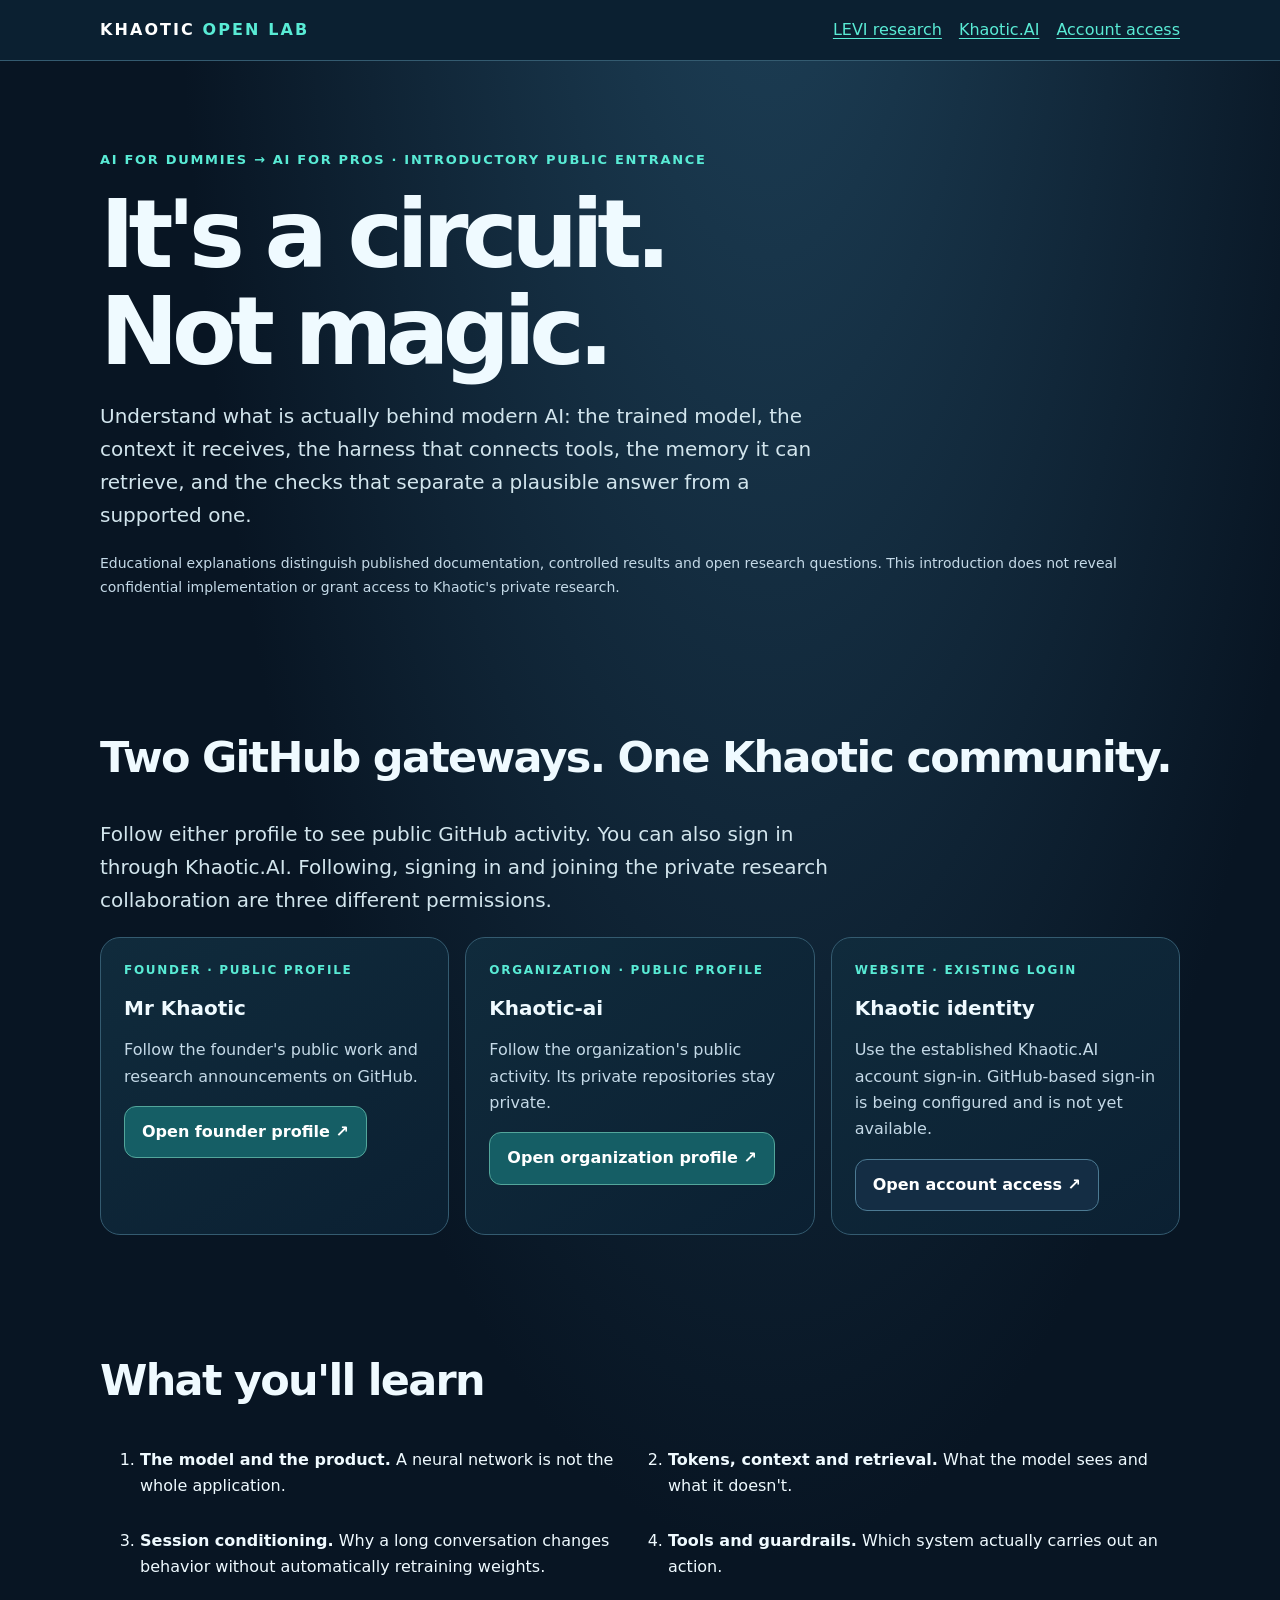
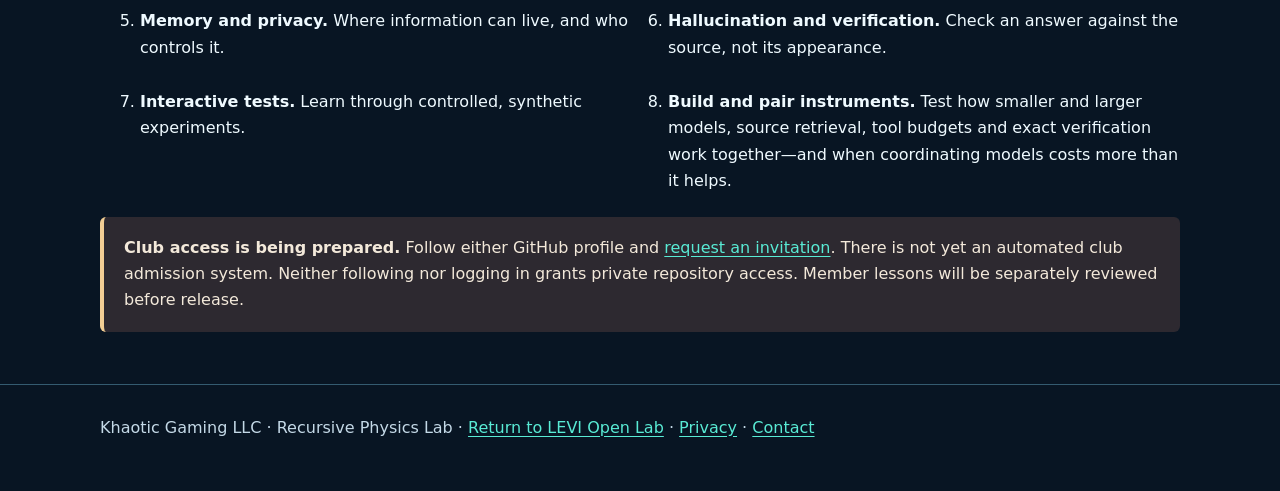
==== docs/ai-systems-circuit/index.html @ b3bf859e "site(ai-circuit): include model pairing, work budgets and limits in public lesson overview" ====
<!doctype html>
<html lang="en">
<head>
<meta charset="utf-8">
<meta name="viewport" content="width=device-width,initial-scale=1">
<meta name="theme-color" content="#081523">
<meta name="description" content="AI Systems Circuit: learn the machinery behind modern AI. Follow the Khaotic founder and organization, explore the curriculum, and sign in with your existing Khaotic account.">
<meta property="og:title" content="AI Systems Circuit | Khaotic Open Lab">
<meta property="og:description" content="A public introduction to models, context, tools, memory, reliability, privacy and the machinery behind the AI interface.">
<meta property="og:type" content="website">
<title>AI Systems Circuit — Khaotic Open Lab</title>
<style>
:root{color-scheme:dark;--bg:#081523;--card:#102b3c;--light:#effaff;--secondary:#c4d9e7;--line:#345b70;--aqua:#59ebd5;--gold:#f2ce94}
*{box-sizing:border-box}
body{margin:0;background:radial-gradient(ellipse at 60% -15%,#1f435b,var(--bg) 55%);color:var(--light);font:16px/1.65 system-ui,-apple-system,BlinkMacSystemFont,"Segoe UI",sans-serif}
a{color:var(--aqua);text-underline-offset:3px}
a:focus-visible,summary:focus-visible{outline:3px solid var(--gold);outline-offset:4px}
.wrap{width:min(1080px,calc(100% - 38px));margin:auto}
.skip{position:absolute;top:-100px;left:12px;background:#fff;color:#000;padding:12px}.skip:focus{top:12px}
header{border-bottom:1px solid var(--line);background:#0b2031}
.top{display:flex;align-items:center;justify-content:space-between;gap:15px;flex-wrap:wrap;padding:17px 0}
.brand{color:#fff;font-weight:900;letter-spacing:.13em;text-decoration:none}.brand b{color:var(--aqua)}
nav{display:flex;flex-wrap:wrap;gap:17px}
.hero{padding:75px 0 52px}
.eyebrow{color:var(--aqua);font-size:13px;font-weight:850;letter-spacing:.13em;text-transform:uppercase}
h1{font-size:clamp(44px,8vw,94px);letter-spacing:-.07em;line-height:1.03;margin:16px 0}
h2{font-size:clamp(26px,4vw,43px);line-height:1.17;letter-spacing:-.04em}
h3{margin:0;font-size:20px}
.lead{font-size:20px;line-height:1.65;color:#d2e5ed;max-width:750px}
section{padding:32px 0 52px}
.grid{display:grid;grid-template-columns:repeat(3,minmax(0,1fr));gap:16px}
.card{border:1px solid var(--line);background:linear-gradient(145deg,var(--card),#0b2032);padding:23px;border-radius:20px}
.card p{color:var(--secondary);margin:12px 0 0}
.tag{display:block;color:var(--aqua);font-size:12px;font-weight:900;letter-spacing:.14em;margin-bottom:11px}
.btn{display:inline-block;border:1px solid #53a69b;border-radius:12px;padding:12px 17px;text-decoration:none;background:#155e65;color:#fff;font-weight:850;margin-top:16px}
.btn:hover{background:#1c7d83}
.btn.secondary{background:#142d44;border-color:#4c7a93}
.small{color:var(--secondary);font-size:14px}
.levels{display:grid;grid-template-columns:repeat(2,minmax(0,1fr));gap:16px}
.levels li{margin:6px 0}
.notice{border-left:4px solid var(--gold);padding:18px 20px;background:#2d2930;border-radius:6px;color:#f3e9da}
footer{padding:30px 0 50px;border-top:1px solid var(--line);color:var(--secondary)}
@media(max-width:740px){.grid,.levels{grid-template-columns:1fr}.hero{padding:48px 0 20px}}
@media(prefers-reduced-motion:reduce){*,*:before,*:after{scroll-behavior:auto!important;animation:none!important;transition:none!important}}
</style>
</head>
<body>
<a href="#main" class="skip">Skip to main content</a>
<header><div class="wrap top"><a class="brand" href="../">KHAOTIC <b>OPEN LAB</b></a>
<nav aria-label="Site links"><a href="../">LEVI research</a><a href="https://khaotic.ai/">Khaotic.AI</a><a href="https://khaotic.ai/login/">Account access</a></nav></div></header>
<main id="main">
<section class="hero"><div class="wrap">
<p class="eyebrow">AI for Dummies → AI for Pros · Introductory public entrance</p>
<h1>It's a circuit.<br>Not magic.</h1>
<p class="lead">Understand what is actually behind modern AI: the trained model, the context it receives, the harness that connects tools, the memory it can retrieve, and the checks that separate a plausible answer from a supported one.</p>
<p class="small">Educational explanations distinguish published documentation, controlled results and open research questions. This introduction does not reveal confidential implementation or grant access to Khaotic's private research.</p>
</div></section>
<section aria-labelledby="gateways"><div class="wrap">
<h2 id="gateways">Two GitHub gateways. One Khaotic community.</h2>
<p class="lead">Follow either profile to see public GitHub activity. You can also sign in through Khaotic.AI. Following, signing in and joining the private research collaboration are three different permissions.</p>
<div class="grid">
<article class="card"><span class="tag">FOUNDER · PUBLIC PROFILE</span><h3>Mr Khaotic</h3>
<p>Follow the founder's public work and research announcements on GitHub.</p>
<a class="btn" href="https://github.com/K-haotic">Open founder profile ↗</a>
</article>
<article class="card"><span class="tag">ORGANIZATION · PUBLIC PROFILE</span><h3>Khaotic-ai</h3>
<p>Follow the organization's public activity. Its private repositories stay private.</p>
<a class="btn" href="https://github.com/Khaotic-ai">Open organization profile ↗</a>
</article>
<article class="card"><span class="tag">WEBSITE · EXISTING LOGIN</span><h3>Khaotic identity</h3>
<p>Use the established Khaotic.AI account sign-in. GitHub-based sign-in is being configured and is not yet available.</p>
<a class="btn secondary" href="https://khaotic.ai/login/">Open account access ↗</a>
</article>
</div>
</div></section>
<section aria-labelledby="lessons"><div class="wrap">
<h2 id="lessons">What you'll learn</h2>
<ol class="levels">
<li><strong>The model and the product.</strong> A neural network is not the whole application.</li>
<li><strong>Tokens, context and retrieval.</strong> What the model sees and what it doesn't.</li>
<li><strong>Session conditioning.</strong> Why a long conversation changes behavior without automatically retraining weights.</li>
<li><strong>Tools and guardrails.</strong> Which system actually carries out an action.</li>
<li><strong>Memory and privacy.</strong> Where information can live, and who controls it.</li>
<li><strong>Hallucination and verification.</strong> Check an answer against the source, not its appearance.</li>
<li><strong>Interactive tests.</strong> Learn through controlled, synthetic experiments.</li>
<li><strong>Build and pair instruments.</strong> Test how smaller and larger models, source retrieval, tool budgets and exact verification work together—and when coordinating models costs more than it helps.</li>
</ol>
<div class="notice"><strong>Club access is being prepared.</strong> Follow either GitHub profile and <a href="mailto:admin@khaotic.ai?subject=AI%20Systems%20Circuit%20Club%20Invitation">request an invitation</a>. There is not yet an automated club admission system. Neither following nor logging in grants private repository access. Member lessons will be separately reviewed before release.</div>
</div></section>
</main>
<footer><div class="wrap">Khaotic Gaming LLC · Recursive Physics Lab · <a href="../">Return to LEVI Open Lab</a> · <a href="https://khaotic.ai/privacy">Privacy</a> · <a href="mailto:admin@khaotic.ai?subject=AI%20Systems%20Circuit">Contact</a></div></footer>
</body></html>
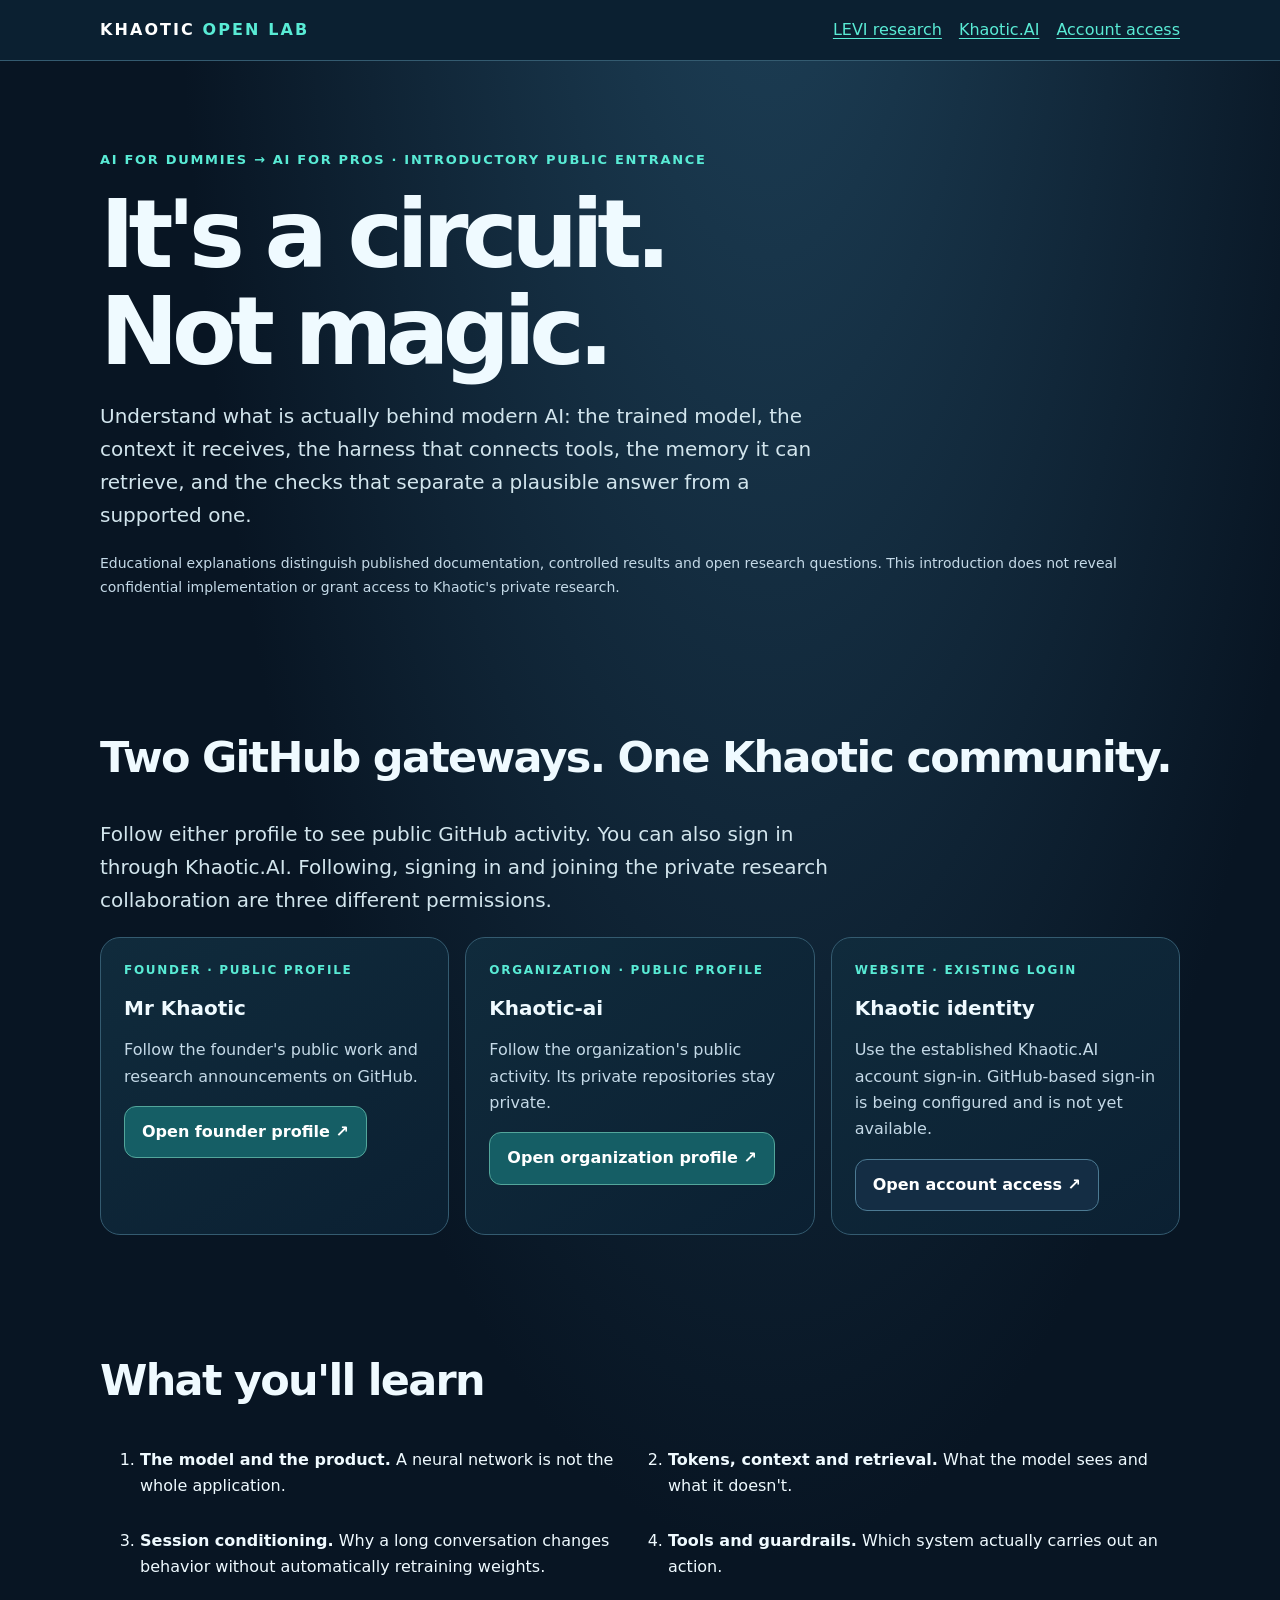
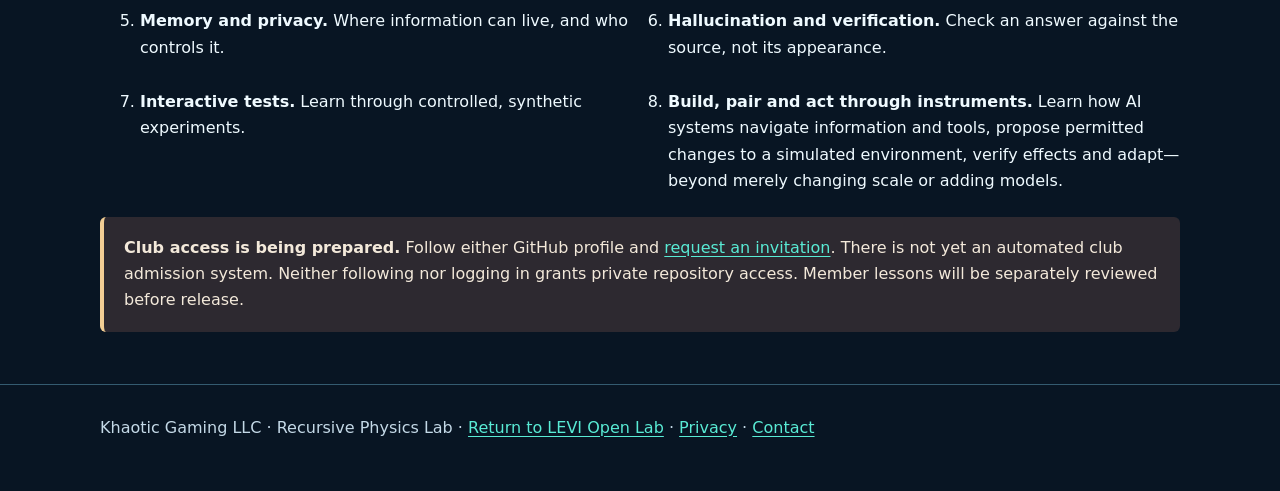
==== commit 11e2ef0c: "site(ai-circuit): frame lesson eight as navigation and permitted environment intervention, not scali" ====
--- a/docs/ai-systems-circuit/index.html
+++ b/docs/ai-systems-circuit/index.html
@@ -83,7 +83,7 @@
 <li><strong>Memory and privacy.</strong> Where information can live, and who controls it.</li>
 <li><strong>Hallucination and verification.</strong> Check an answer against the source, not its appearance.</li>
 <li><strong>Interactive tests.</strong> Learn through controlled, synthetic experiments.</li>
-<li><strong>Build and pair instruments.</strong> Test how smaller and larger models, source retrieval, tool budgets and exact verification work together—and when coordinating models costs more than it helps.</li>
+<li><strong>Build, pair and act through instruments.</strong> Learn how AI systems navigate information and tools, propose permitted changes to a simulated environment, verify effects and adapt—beyond merely changing scale or adding models.</li>
 </ol>
 <div class="notice"><strong>Club access is being prepared.</strong> Follow either GitHub profile and <a href="mailto:admin@khaotic.ai?subject=AI%20Systems%20Circuit%20Club%20Invitation">request an invitation</a>. There is not yet an automated club admission system. Neither following nor logging in grants private repository access. Member lessons will be separately reviewed before release.</div>
 </div></section>
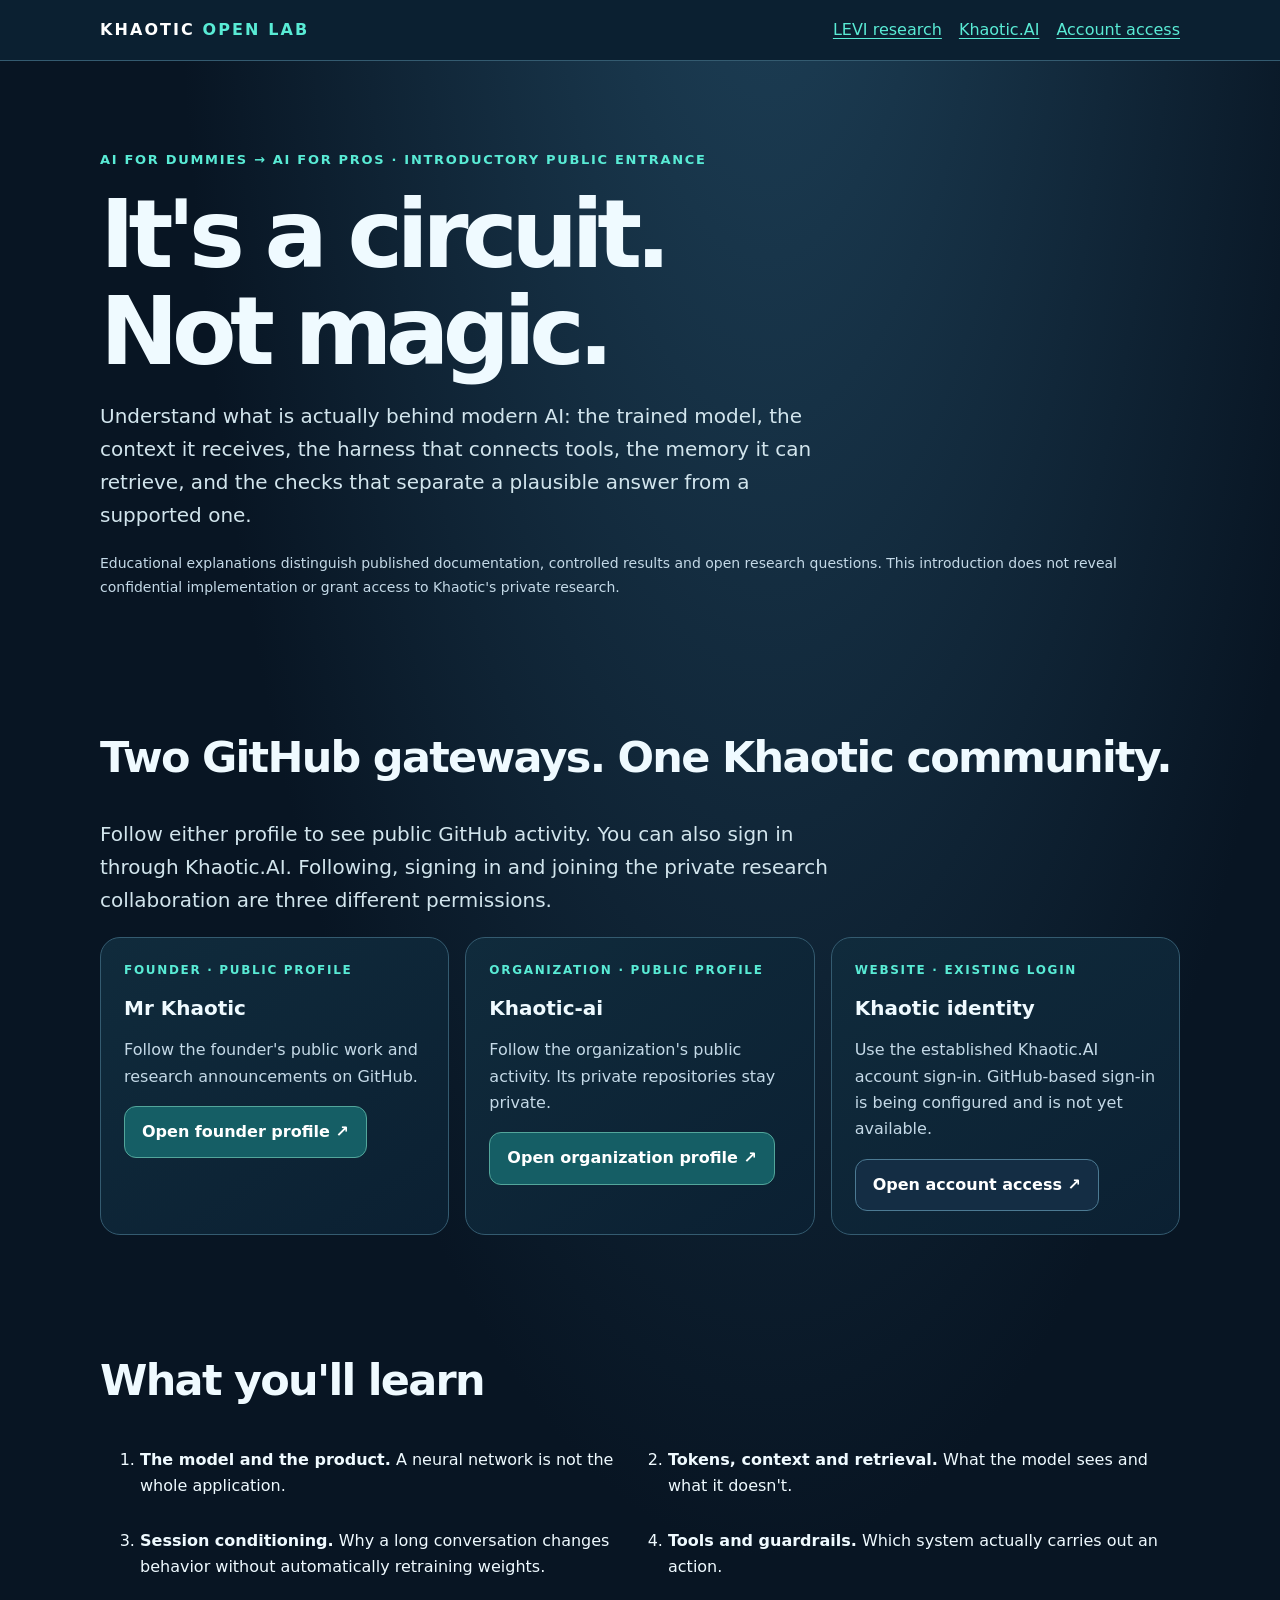
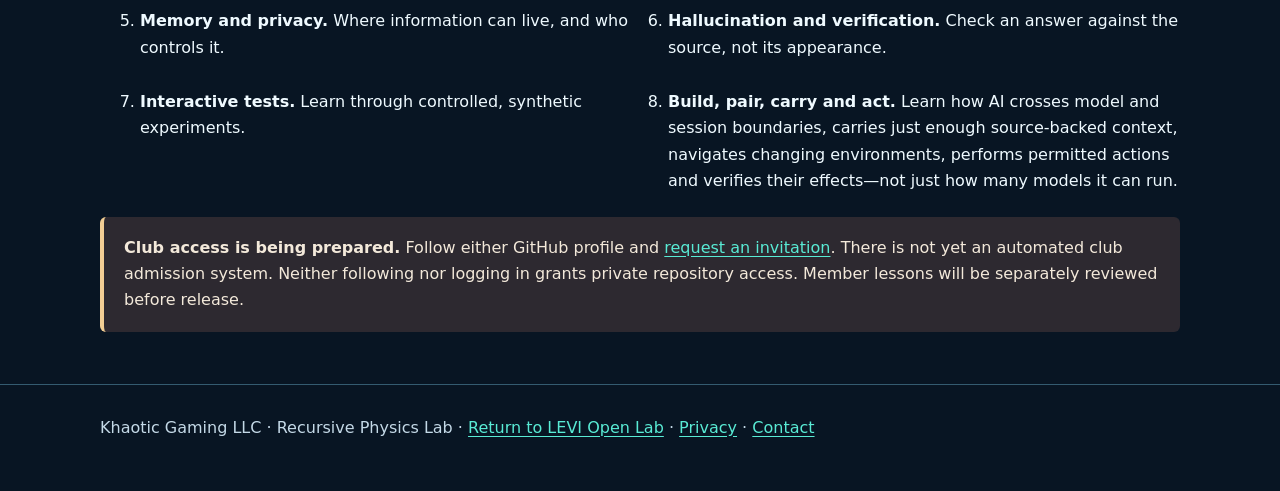
==== commit 24f06e33: "site(ai-circuit): include safe boundary-crossing context carriage in public lesson intro" ====
--- a/docs/ai-systems-circuit/index.html
+++ b/docs/ai-systems-circuit/index.html
@@ -83,7 +83,7 @@
 <li><strong>Memory and privacy.</strong> Where information can live, and who controls it.</li>
 <li><strong>Hallucination and verification.</strong> Check an answer against the source, not its appearance.</li>
 <li><strong>Interactive tests.</strong> Learn through controlled, synthetic experiments.</li>
-<li><strong>Build, pair and act through instruments.</strong> Learn how AI systems navigate information and tools, propose permitted changes to a simulated environment, verify effects and adapt—beyond merely changing scale or adding models.</li>
+<li><strong>Build, pair, carry and act.</strong> Learn how AI crosses model and session boundaries, carries just enough source-backed context, navigates changing environments, performs permitted actions and verifies their effects—not just how many models it can run.</li>
 </ol>
 <div class="notice"><strong>Club access is being prepared.</strong> Follow either GitHub profile and <a href="mailto:admin@khaotic.ai?subject=AI%20Systems%20Circuit%20Club%20Invitation">request an invitation</a>. There is not yet an automated club admission system. Neither following nor logging in grants private repository access. Member lessons will be separately reviewed before release.</div>
 </div></section>
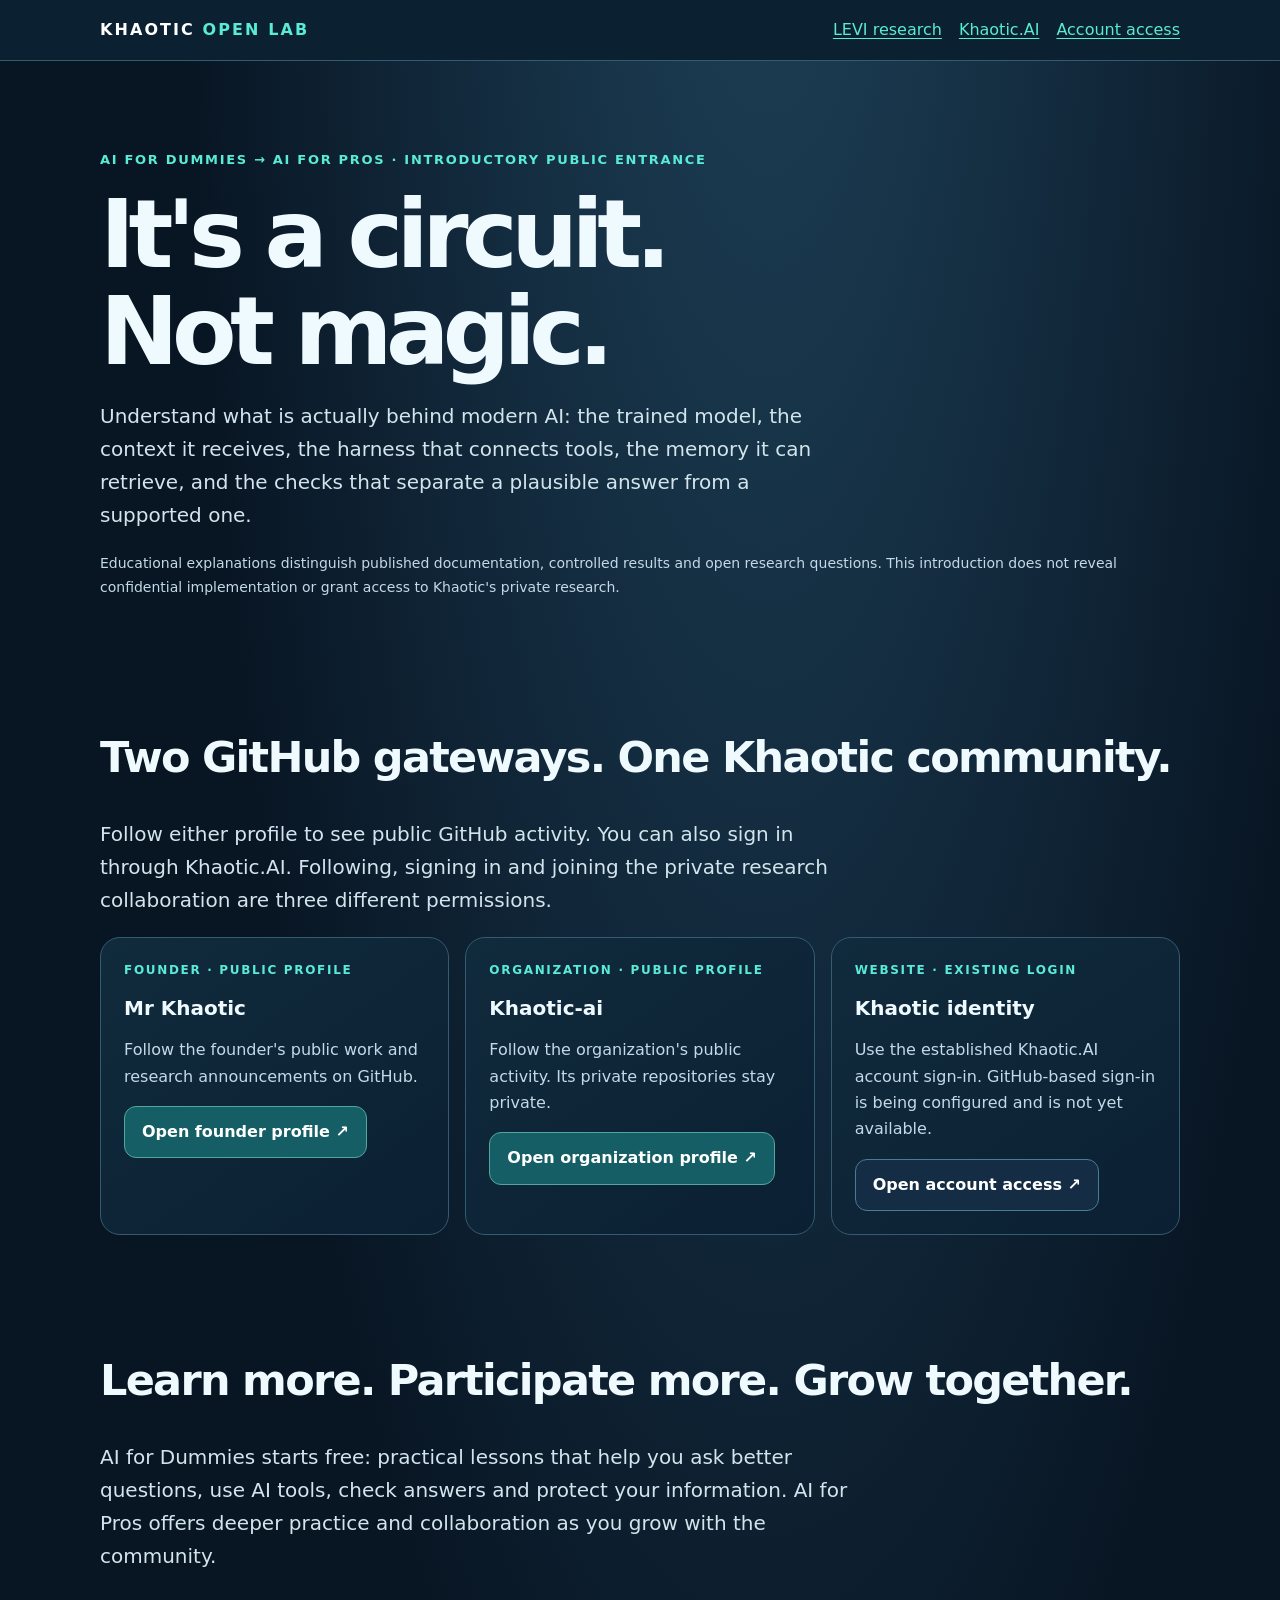
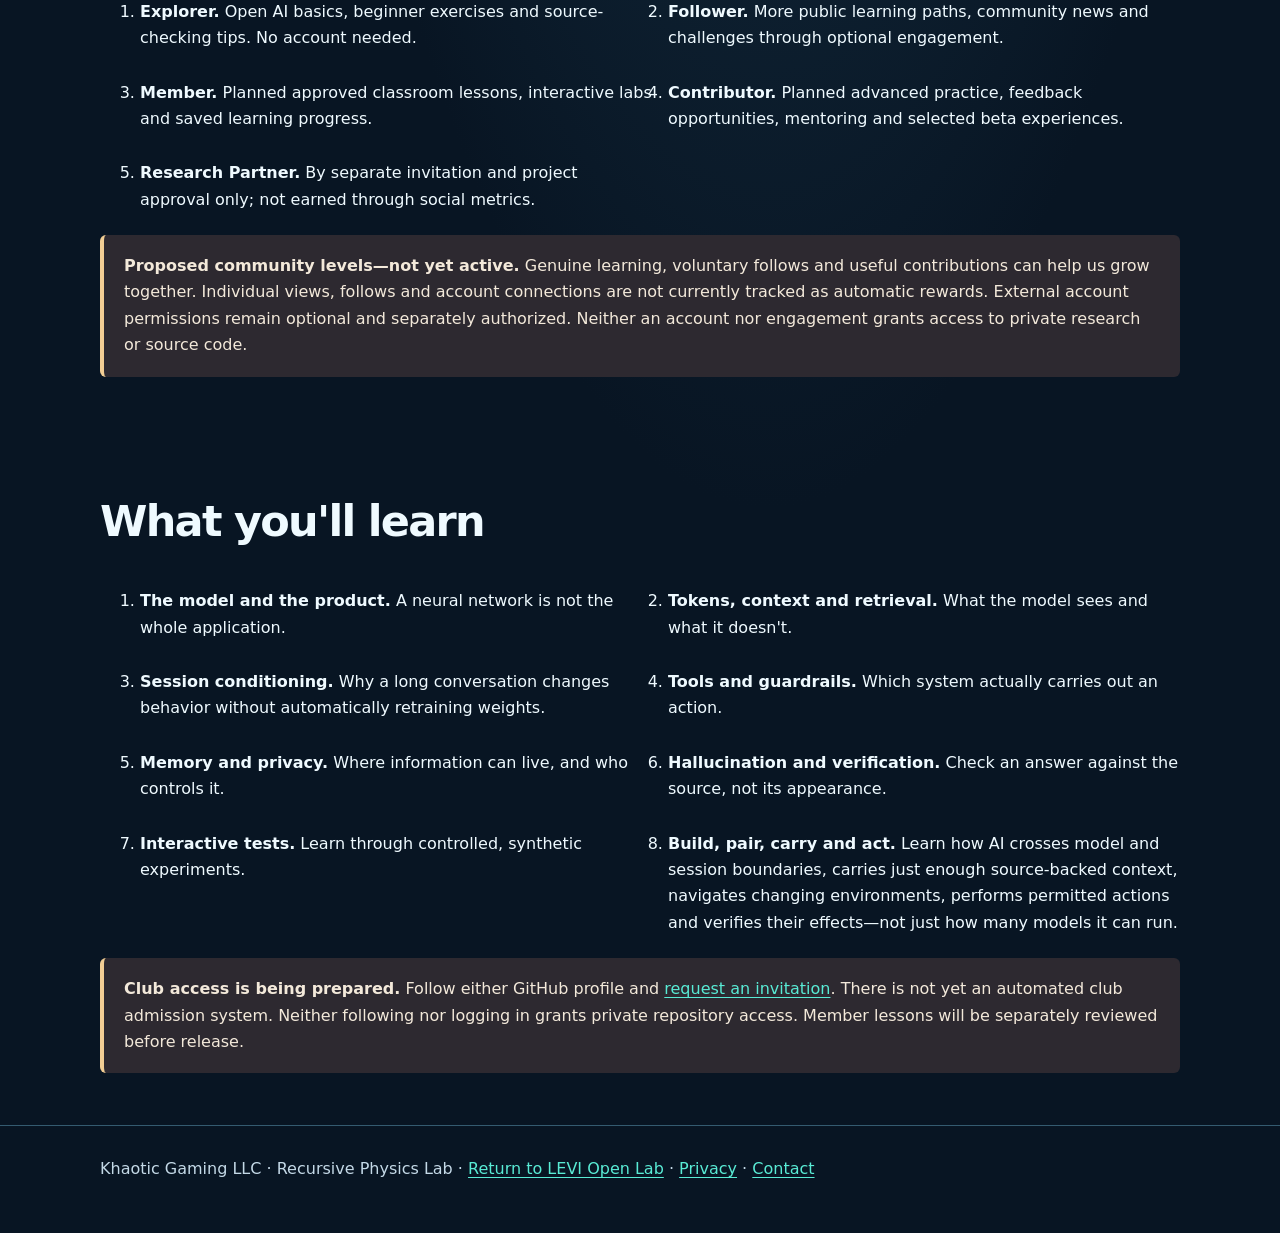
==== commit 4cb87618: "site(ai-club): preview reciprocal AI for Dummies to Pros learning levels without implying live entit" ====
--- a/docs/ai-systems-circuit/index.html
+++ b/docs/ai-systems-circuit/index.html
@@ -73,6 +73,18 @@
 </article>
 </div>
 </div></section>
+<section aria-labelledby="participation"><div class="wrap">
+<h2 id="participation">Learn more. Participate more. Grow together.</h2>
+<p class="lead">AI for Dummies starts free: practical lessons that help you ask better questions, use AI tools, check answers and protect your information. AI for Pros offers deeper practice and collaboration as you grow with the community.</p>
+<ol class="levels">
+<li><strong>Explorer.</strong> Open AI basics, beginner exercises and source-checking tips. No account needed.</li>
+<li><strong>Follower.</strong> More public learning paths, community news and challenges through optional engagement.</li>
+<li><strong>Member.</strong> Planned approved classroom lessons, interactive labs and saved learning progress.</li>
+<li><strong>Contributor.</strong> Planned advanced practice, feedback opportunities, mentoring and selected beta experiences.</li>
+<li><strong>Research Partner.</strong> By separate invitation and project approval only; not earned through social metrics.</li>
+</ol>
+<div class="notice"><strong>Proposed community levels—not yet active.</strong> Genuine learning, voluntary follows and useful contributions can help us grow together. Individual views, follows and account connections are not currently tracked as automatic rewards. External account permissions remain optional and separately authorized. Neither an account nor engagement grants access to private research or source code.</div>
+</div></section>
 <section aria-labelledby="lessons"><div class="wrap">
 <h2 id="lessons">What you'll learn</h2>
 <ol class="levels">
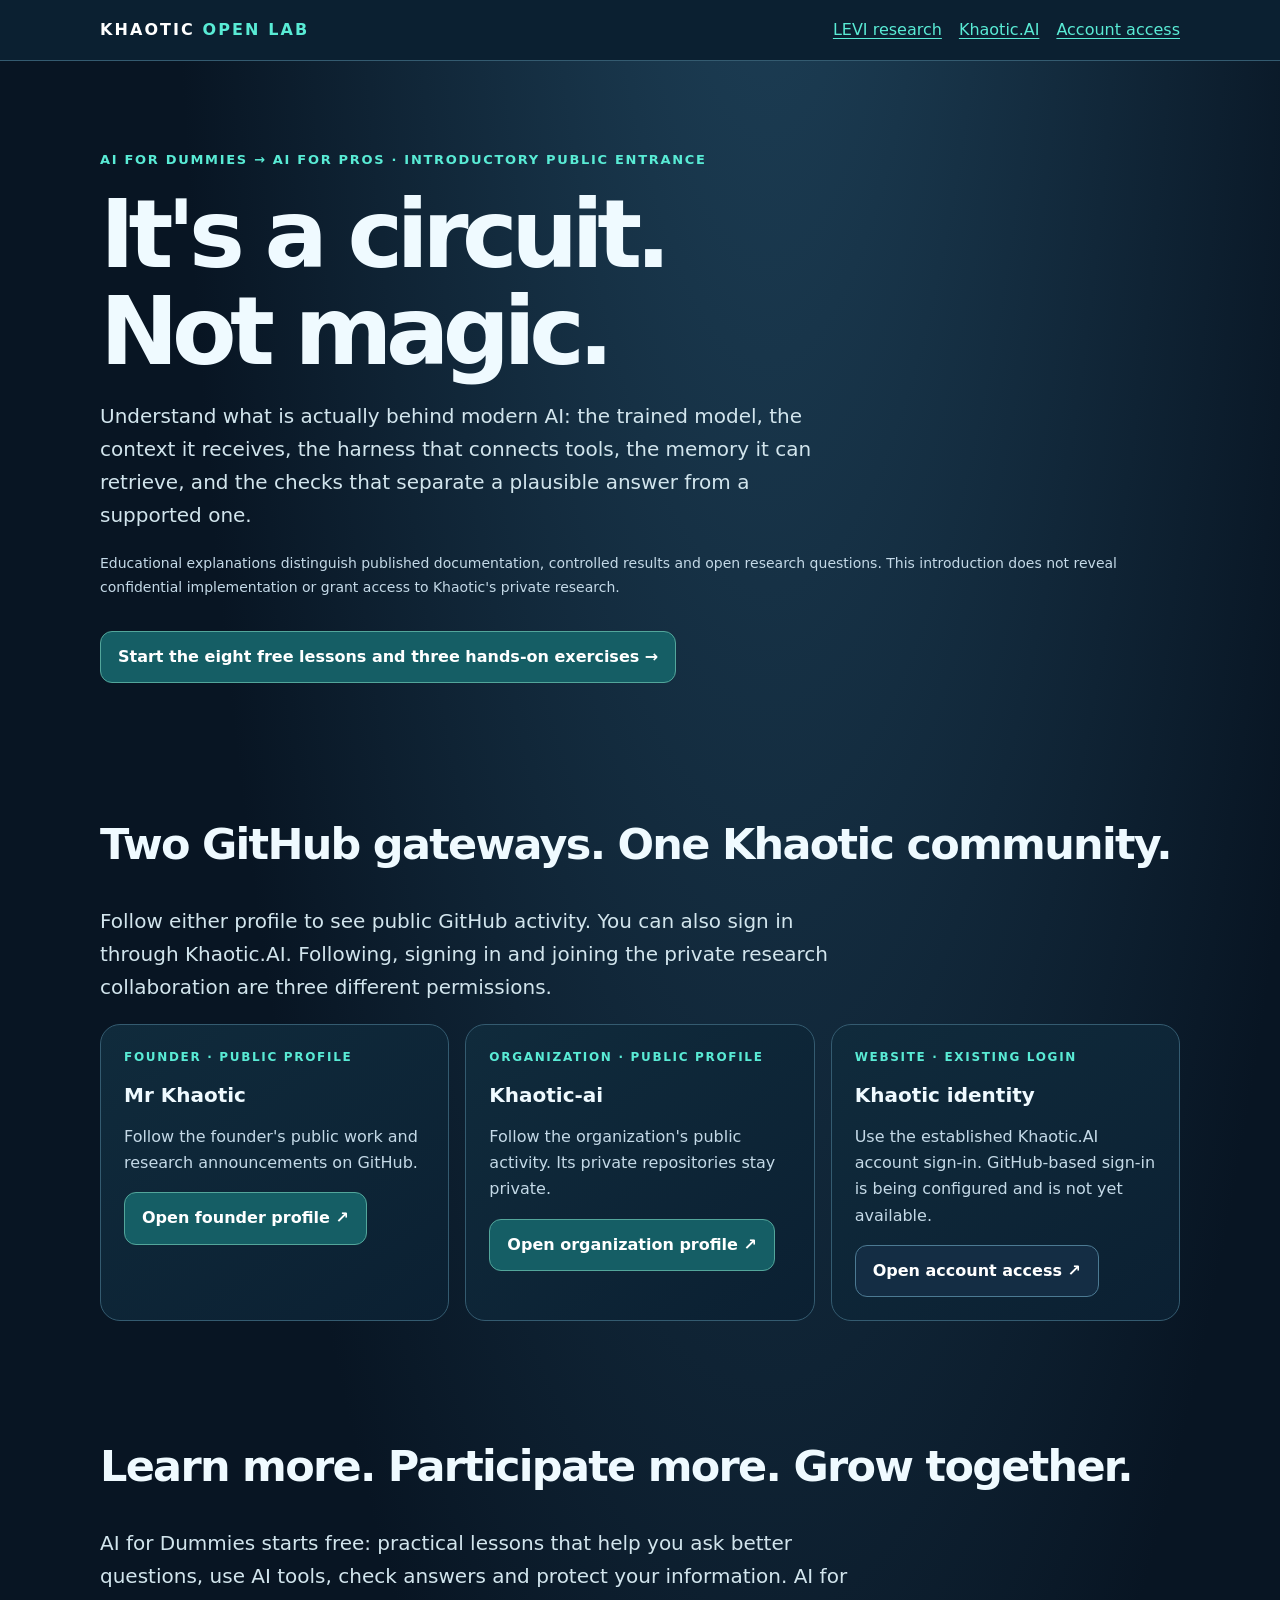
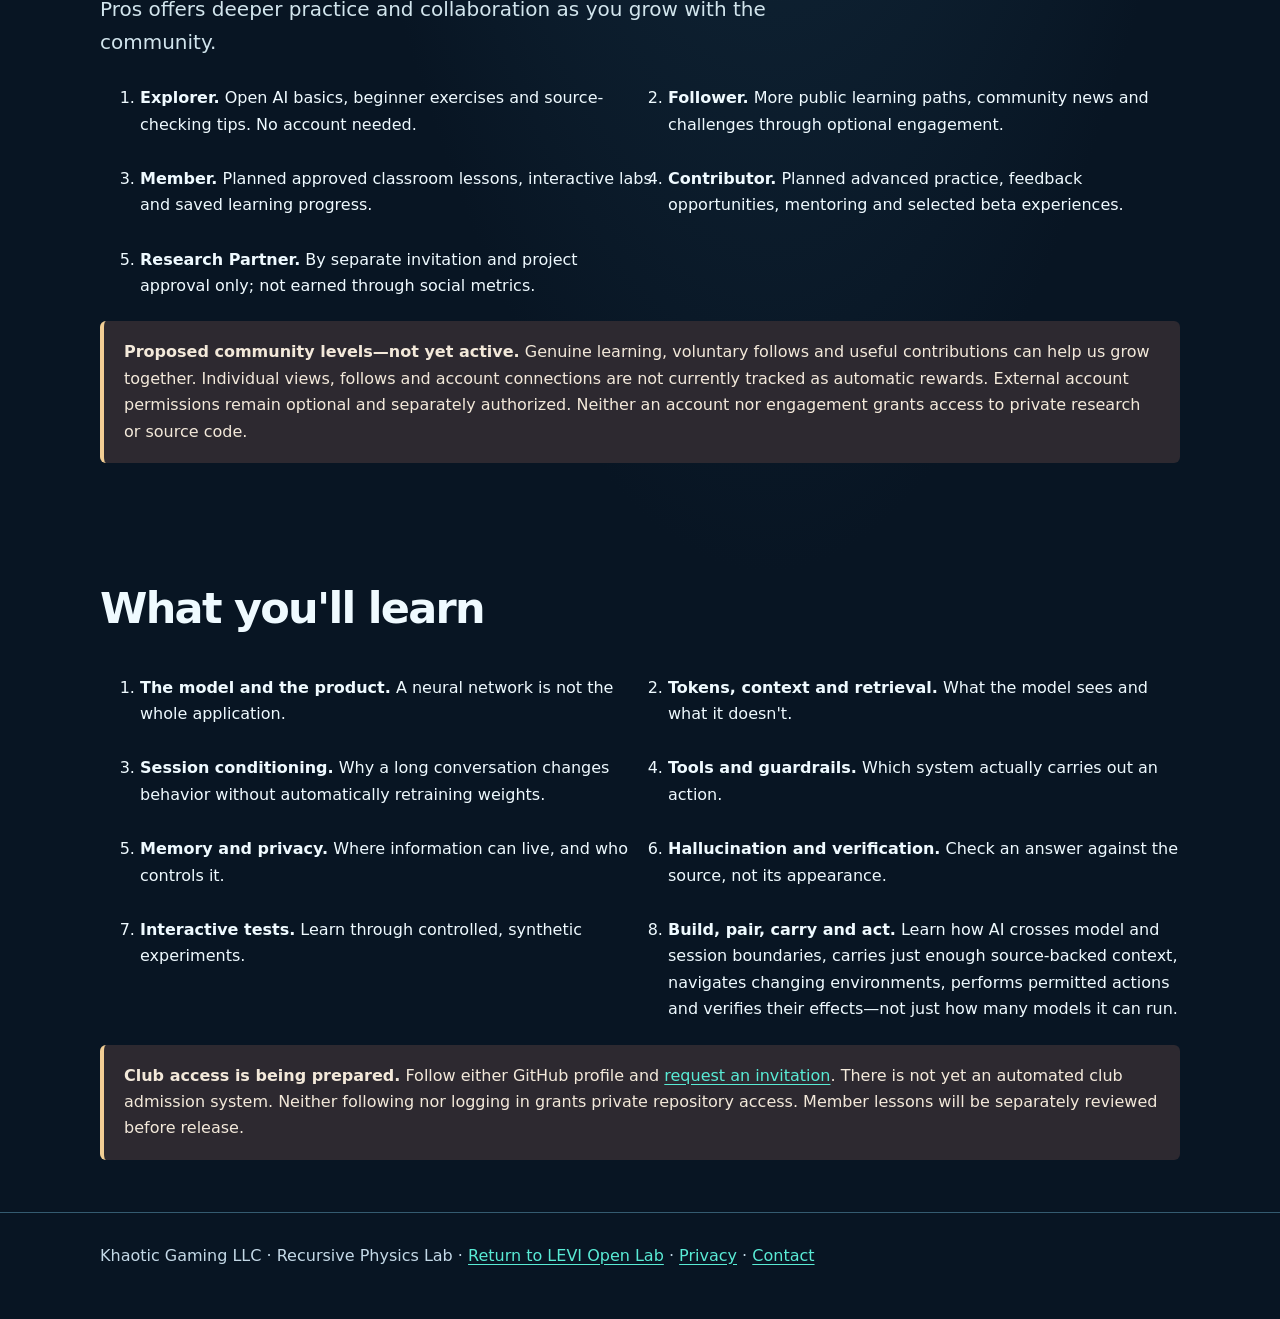
==== commit 092bdbf7: "site(ai-club): link open Level 0 AI lessons directly from the front door" ====
--- a/docs/ai-systems-circuit/index.html
+++ b/docs/ai-systems-circuit/index.html
@@ -54,6 +54,8 @@
 <h1>It's a circuit.<br>Not magic.</h1>
 <p class="lead">Understand what is actually behind modern AI: the trained model, the context it receives, the harness that connects tools, the memory it can retrieve, and the checks that separate a plausible answer from a supported one.</p>
 <p class="small">Educational explanations distinguish published documentation, controlled results and open research questions. This introduction does not reveal confidential implementation or grant access to Khaotic's private research.</p>
+<p><a class="btn" href="./learn/">Start the eight free lessons and three hands-on exercises →</a></p>
+
 </div></section>
 <section aria-labelledby="gateways"><div class="wrap">
 <h2 id="gateways">Two GitHub gateways. One Khaotic community.</h2>
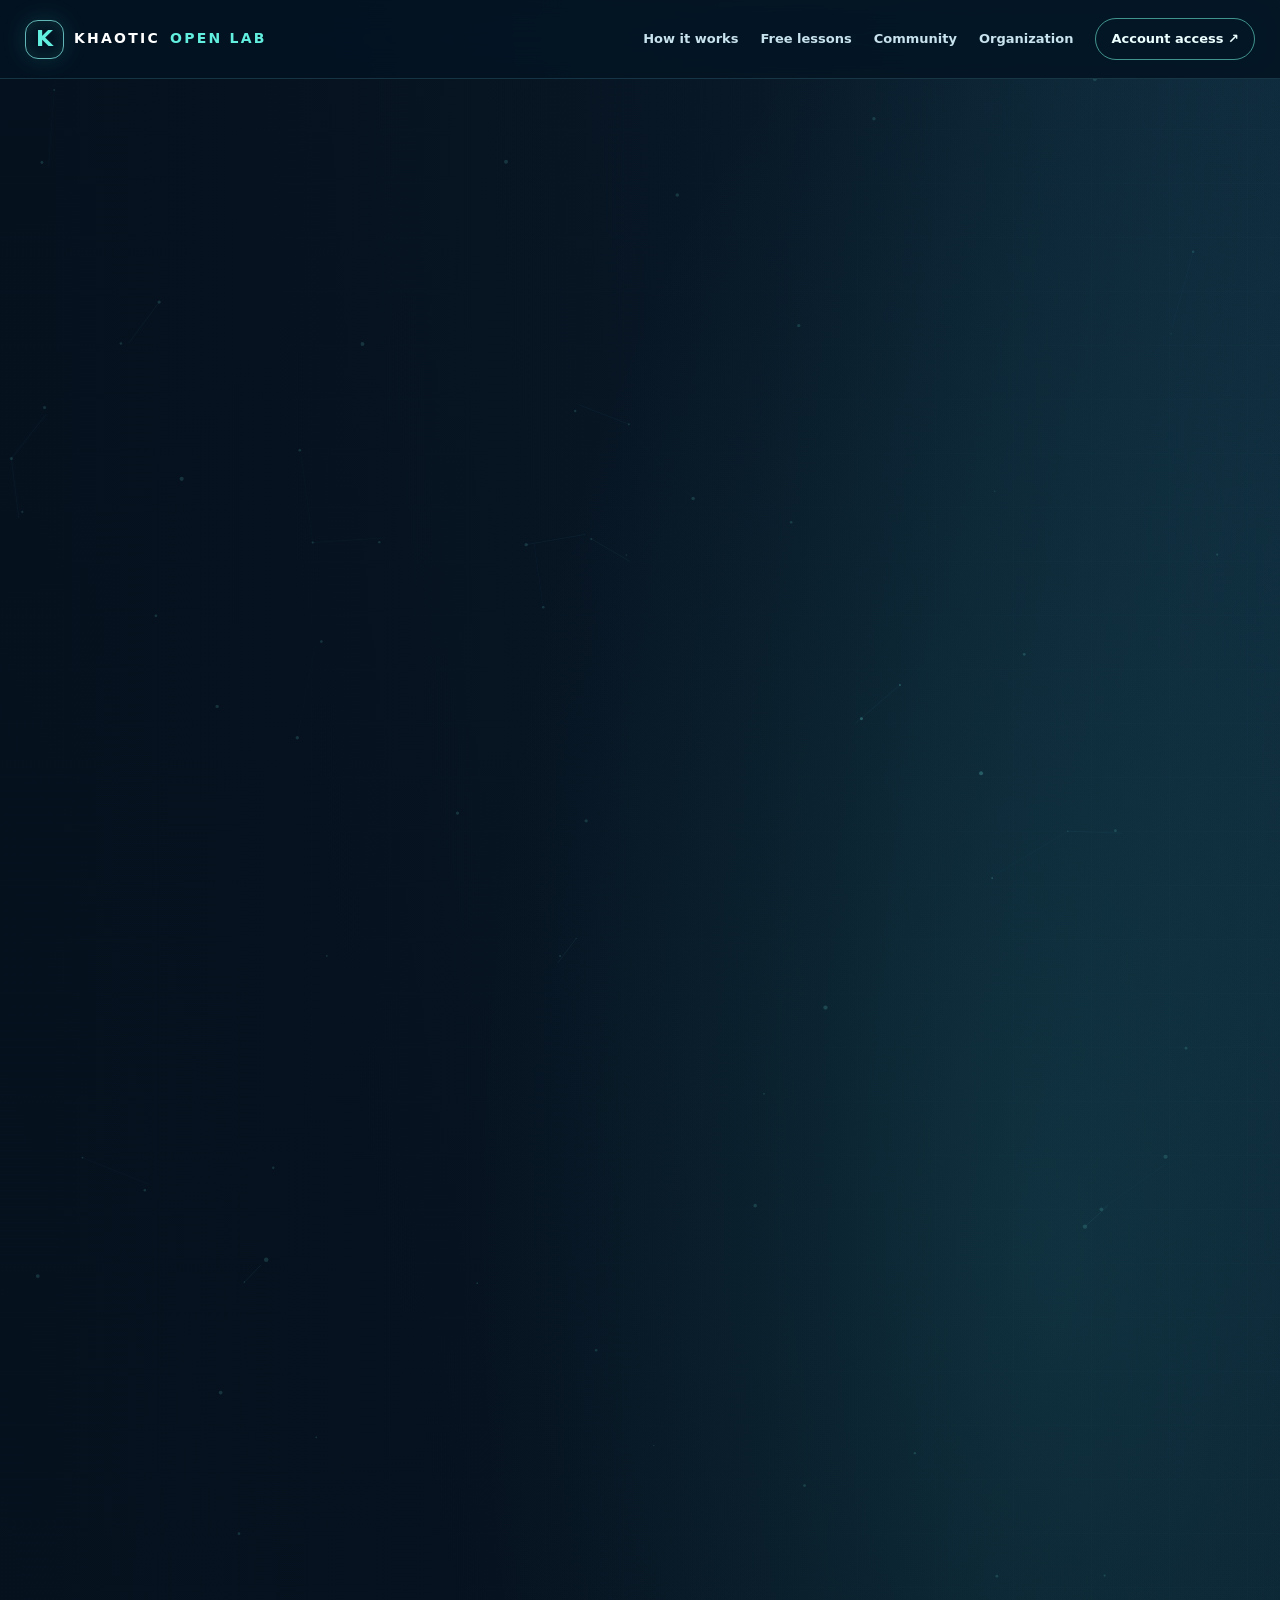
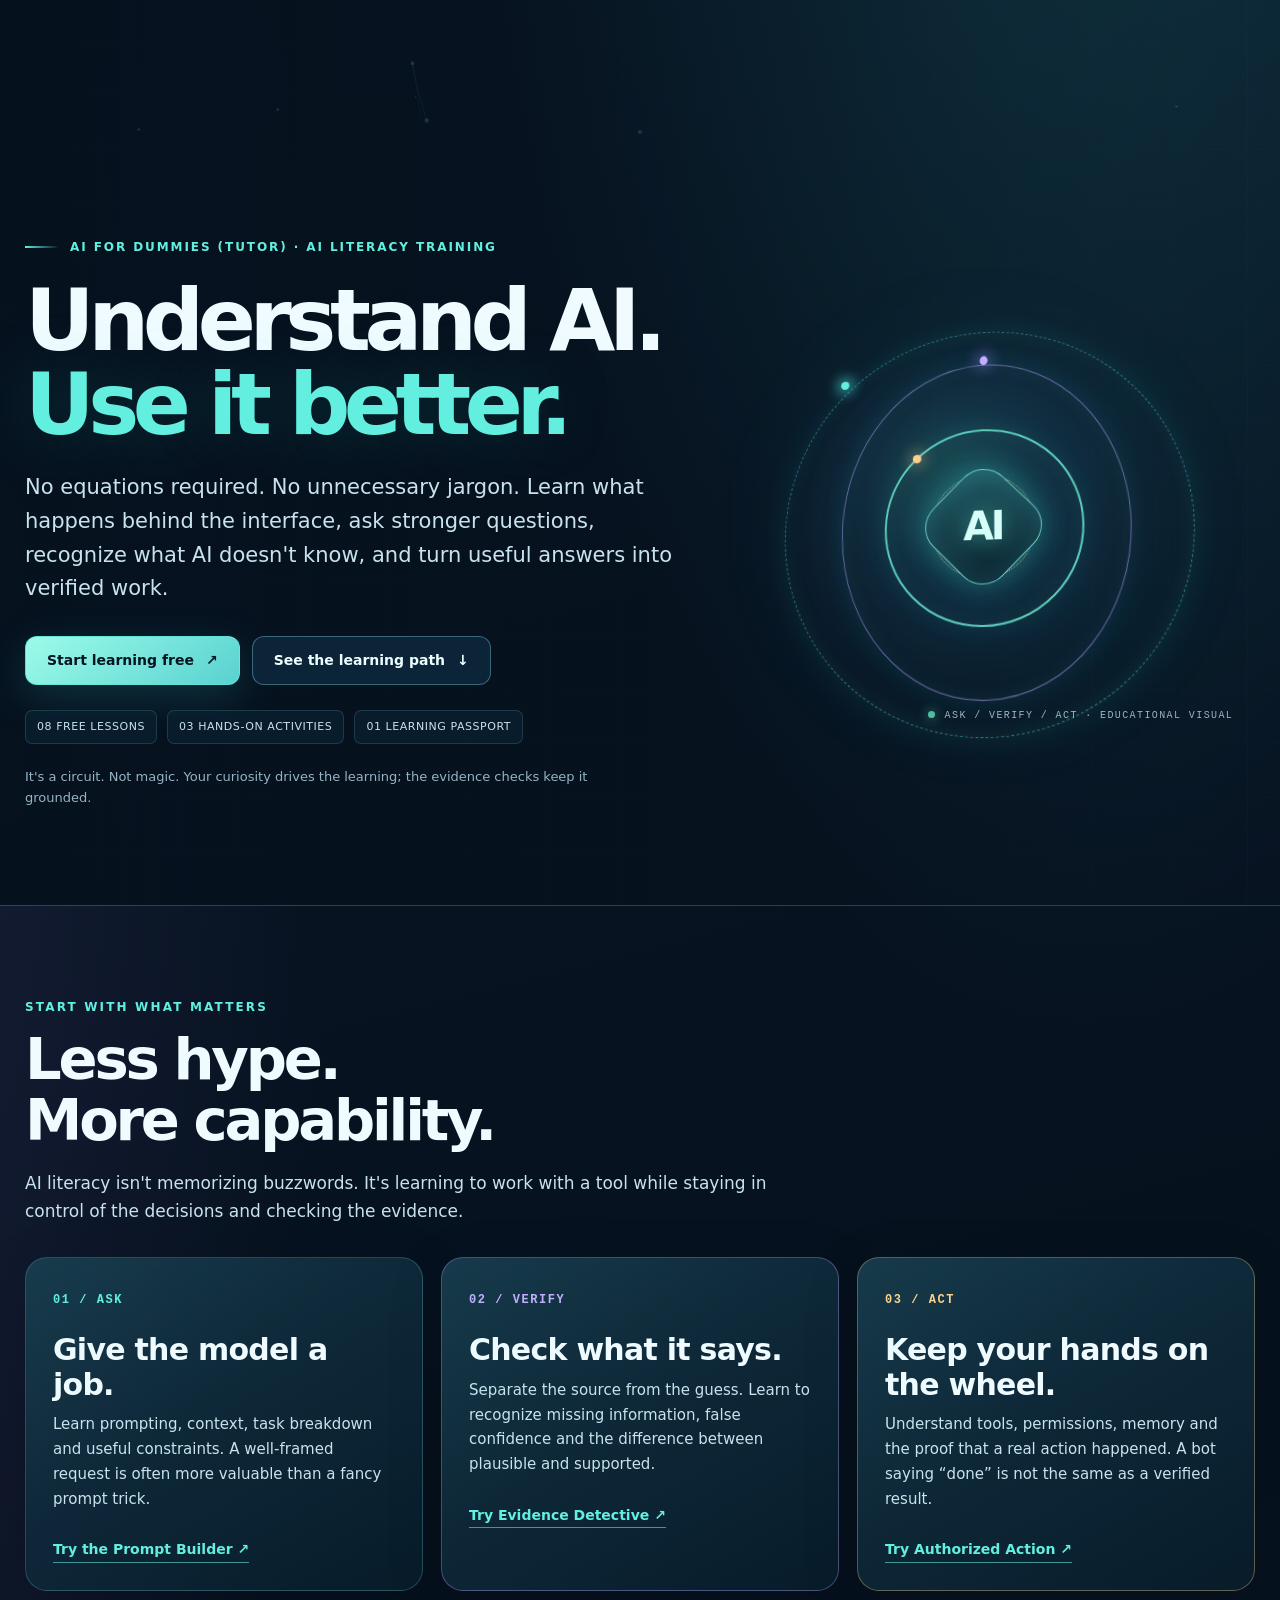
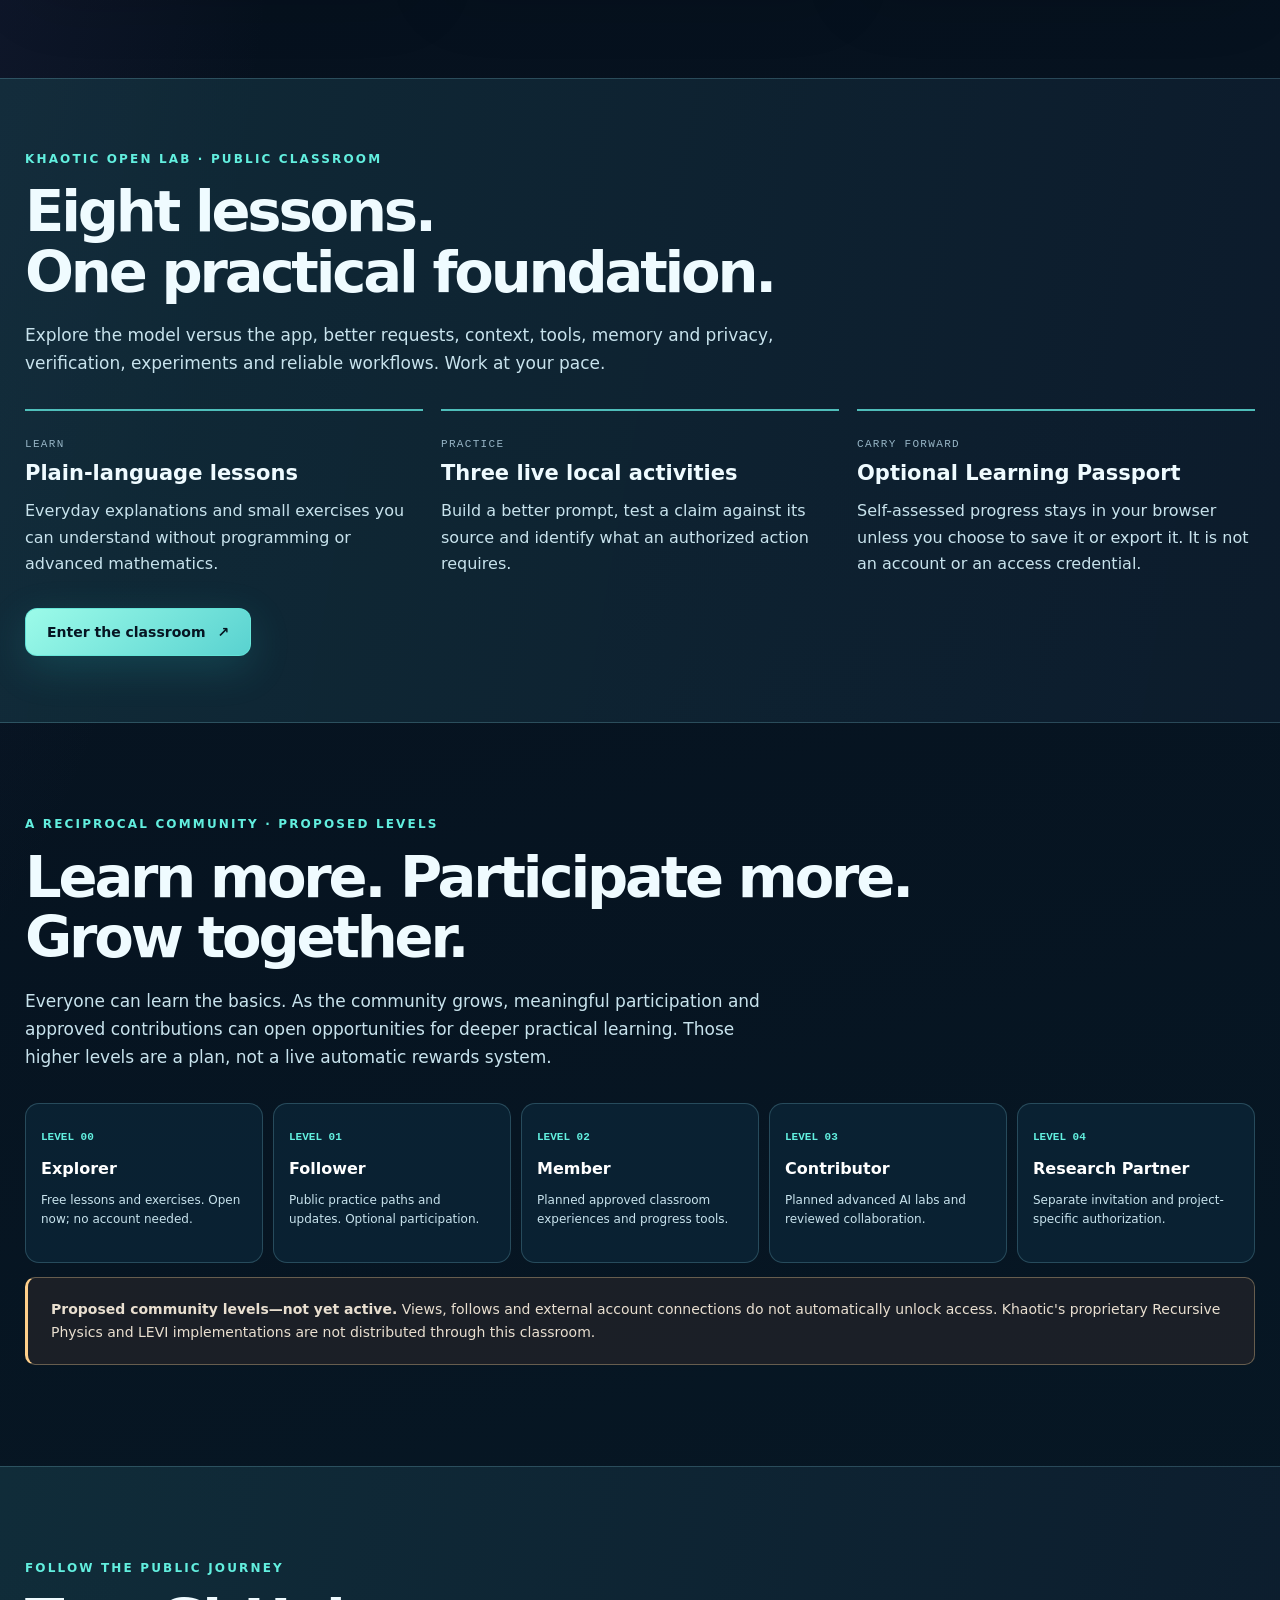
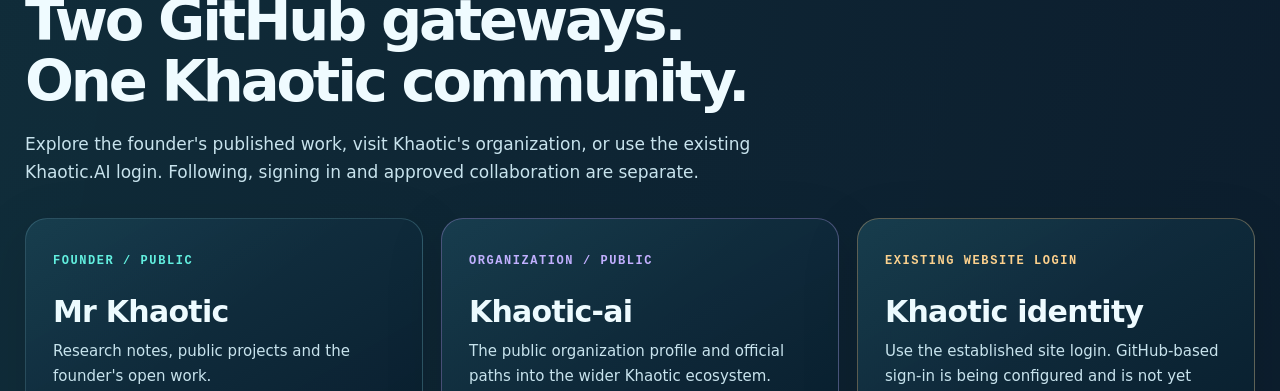
==== commit 04be2472: "site(ai-literacy): redesign front door with restored full title, immersive visuals and clear learnin" ====
--- a/docs/ai-systems-circuit/index.html
+++ b/docs/ai-systems-circuit/index.html
@@ -3,104 +3,124 @@
 <head>
 <meta charset="utf-8">
 <meta name="viewport" content="width=device-width,initial-scale=1">
-<meta name="theme-color" content="#081523">
-<meta name="description" content="AI Systems Circuit: learn the machinery behind modern AI. Follow the Khaotic founder and organization, explore the curriculum, and sign in with your existing Khaotic account.">
-<meta property="og:title" content="AI Systems Circuit | Khaotic Open Lab">
-<meta property="og:description" content="A public introduction to models, context, tools, memory, reliability, privacy and the machinery behind the AI interface.">
+<meta name="theme-color" content="#06111e">
+<meta name="description" content="AI for Dummies (Tutor) — AI Literacy Training by Khaotic. Eight free practical AI lessons, three interactive activities, an optional Learning Passport, and a thoughtful community for learning how to use AI.">
+<meta property="og:title" content="AI for Dummies (Tutor) — AI Literacy Training | Khaotic">
+<meta property="og:description" content="Real AI literacy: ask better questions, understand the tools, verify the results. Free open lessons and hands-on practice.">
 <meta property="og:type" content="website">
-<title>AI Systems Circuit — Khaotic Open Lab</title>
-<style>
-:root{color-scheme:dark;--bg:#081523;--card:#102b3c;--light:#effaff;--secondary:#c4d9e7;--line:#345b70;--aqua:#59ebd5;--gold:#f2ce94}
-*{box-sizing:border-box}
-body{margin:0;background:radial-gradient(ellipse at 60% -15%,#1f435b,var(--bg) 55%);color:var(--light);font:16px/1.65 system-ui,-apple-system,BlinkMacSystemFont,"Segoe UI",sans-serif}
-a{color:var(--aqua);text-underline-offset:3px}
-a:focus-visible,summary:focus-visible{outline:3px solid var(--gold);outline-offset:4px}
-.wrap{width:min(1080px,calc(100% - 38px));margin:auto}
-.skip{position:absolute;top:-100px;left:12px;background:#fff;color:#000;padding:12px}.skip:focus{top:12px}
-header{border-bottom:1px solid var(--line);background:#0b2031}
-.top{display:flex;align-items:center;justify-content:space-between;gap:15px;flex-wrap:wrap;padding:17px 0}
-.brand{color:#fff;font-weight:900;letter-spacing:.13em;text-decoration:none}.brand b{color:var(--aqua)}
-nav{display:flex;flex-wrap:wrap;gap:17px}
-.hero{padding:75px 0 52px}
-.eyebrow{color:var(--aqua);font-size:13px;font-weight:850;letter-spacing:.13em;text-transform:uppercase}
-h1{font-size:clamp(44px,8vw,94px);letter-spacing:-.07em;line-height:1.03;margin:16px 0}
-h2{font-size:clamp(26px,4vw,43px);line-height:1.17;letter-spacing:-.04em}
-h3{margin:0;font-size:20px}
-.lead{font-size:20px;line-height:1.65;color:#d2e5ed;max-width:750px}
-section{padding:32px 0 52px}
-.grid{display:grid;grid-template-columns:repeat(3,minmax(0,1fr));gap:16px}
-.card{border:1px solid var(--line);background:linear-gradient(145deg,var(--card),#0b2032);padding:23px;border-radius:20px}
-.card p{color:var(--secondary);margin:12px 0 0}
-.tag{display:block;color:var(--aqua);font-size:12px;font-weight:900;letter-spacing:.14em;margin-bottom:11px}
-.btn{display:inline-block;border:1px solid #53a69b;border-radius:12px;padding:12px 17px;text-decoration:none;background:#155e65;color:#fff;font-weight:850;margin-top:16px}
-.btn:hover{background:#1c7d83}
-.btn.secondary{background:#142d44;border-color:#4c7a93}
-.small{color:var(--secondary);font-size:14px}
-.levels{display:grid;grid-template-columns:repeat(2,minmax(0,1fr));gap:16px}
-.levels li{margin:6px 0}
-.notice{border-left:4px solid var(--gold);padding:18px 20px;background:#2d2930;border-radius:6px;color:#f3e9da}
-footer{padding:30px 0 50px;border-top:1px solid var(--line);color:var(--secondary)}
-@media(max-width:740px){.grid,.levels{grid-template-columns:1fr}.hero{padding:48px 0 20px}}
-@media(prefers-reduced-motion:reduce){*,*:before,*:after{scroll-behavior:auto!important;animation:none!important;transition:none!important}}
-</style>
+<meta http-equiv="Content-Security-Policy" content="default-src 'none'; script-src 'self'; style-src 'self'; img-src 'self' data:; connect-src 'none'; base-uri 'none'; form-action 'none'; object-src 'none'; frame-src 'none'">
+<link rel="stylesheet" href="../experience/portal.css">
+<script defer src="../experience/portal.js"></script>
+<title>AI for Dummies (Tutor) — AI Literacy Training | Khaotic Open Lab</title>
 </head>
-<body>
-<a href="#main" class="skip">Skip to main content</a>
-<header><div class="wrap top"><a class="brand" href="../">KHAOTIC <b>OPEN LAB</b></a>
-<nav aria-label="Site links"><a href="../">LEVI research</a><a href="https://khaotic.ai/">Khaotic.AI</a><a href="https://khaotic.ai/login/">Account access</a></nav></div></header>
+<body class="portal-surface">
+<a class="p-skip" href="#main">Skip to main content</a>
+<header class="p-nav">
+<nav class="p-shell p-nav-inner" aria-label="AI literacy navigation">
+<a class="p-brand" href="../organization/"><span class="p-brand-mark" aria-hidden="true">K</span>KHAOTIC <em>OPEN LAB</em></a>
+<div class="p-links">
+<a href="#how">How it works</a>
+<a href="./learn/">Free lessons</a>
+<a href="#community">Community</a>
+<a href="../organization/">Organization</a>
+<a class="p-nav-cta" href="https://khaotic.ai/login/">Account access ↗</a>
+</div>
+</nav>
+</header>
 <main id="main">
-<section class="hero"><div class="wrap">
-<p class="eyebrow">AI for Dummies → AI for Pros · Introductory public entrance</p>
-<h1>It's a circuit.<br>Not magic.</h1>
-<p class="lead">Understand what is actually behind modern AI: the trained model, the context it receives, the harness that connects tools, the memory it can retrieve, and the checks that separate a plausible answer from a supported one.</p>
-<p class="small">Educational explanations distinguish published documentation, controlled results and open research questions. This introduction does not reveal confidential implementation or grant access to Khaotic's private research.</p>
-<p><a class="btn" href="./learn/">Start the eight free lessons and three hands-on exercises →</a></p>
-
-</div></section>
-<section aria-labelledby="gateways"><div class="wrap">
-<h2 id="gateways">Two GitHub gateways. One Khaotic community.</h2>
-<p class="lead">Follow either profile to see public GitHub activity. You can also sign in through Khaotic.AI. Following, signing in and joining the private research collaboration are three different permissions.</p>
-<div class="grid">
-<article class="card"><span class="tag">FOUNDER · PUBLIC PROFILE</span><h3>Mr Khaotic</h3>
-<p>Follow the founder's public work and research announcements on GitHub.</p>
-<a class="btn" href="https://github.com/K-haotic">Open founder profile ↗</a>
+<section class="p-hero" aria-labelledby="training-title">
+<canvas data-portal-sky aria-hidden="true"></canvas>
+<div class="p-shell p-hero-grid">
+<div class="p-hero-copy">
+<span class="p-kicker">AI for Dummies (Tutor) · AI Literacy Training</span>
+<h1 id="training-title" class="p-title">Understand AI.<span class="glow">Use it better.</span></h1>
+<p class="p-intro">No equations required. No unnecessary jargon. Learn what happens behind the interface, ask stronger questions, recognize what AI doesn't know, and turn useful answers into verified work.</p>
+<div class="p-actions">
+<a class="p-button" href="./learn/">Start learning free <span aria-hidden="true">↗</span></a>
+<a class="p-button alt" href="#how">See the learning path <span aria-hidden="true">↓</span></a>
+</div>
+<div class="p-ledger" aria-label="Current publicly available course features">
+<span>08 FREE LESSONS</span><span>03 HANDS-ON ACTIVITIES</span><span>01 LEARNING PASSPORT</span>
+</div>
+<p class="p-caption">It's a circuit. Not magic. Your curiosity drives the learning; the evidence checks keep it grounded.</p>
+</div>
+<div class="p-hero-art" aria-hidden="true">
+<div class="p-orbital"><div class="p-ring r1"></div><div class="p-ring r2"></div><div class="p-ring r3"></div><div class="p-ring r4"></div><div class="p-orb-core"><span>AI</span></div></div>
+<span class="p-art-label">ASK / VERIFY / ACT · EDUCATIONAL VISUAL</span>
+</div>
+</div>
+</section>
+<section id="how" class="p-section" aria-labelledby="how-title"><div class="p-shell">
+<div class="p-viewport-title">
+<span class="p-section-label">Start with what matters</span>
+<h2 id="how-title" class="p-h2">Less hype.<br>More capability.</h2>
+<p class="p-copy">AI literacy isn't memorizing buzzwords. It's learning to work with a tool while staying in control of the decisions and checking the evidence.</p>
+</div>
+<div class="p-card-grid">
+<article class="p-panel">
+<span class="index">01 / ASK</span><h3>Give the model a job.</h3>
+<p>Learn prompting, context, task breakdown and useful constraints. A well-framed request is often more valuable than a fancy prompt trick.</p>
+<a href="./learn/#practice">Try the Prompt Builder ↗</a>
 </article>
-<article class="card"><span class="tag">ORGANIZATION · PUBLIC PROFILE</span><h3>Khaotic-ai</h3>
-<p>Follow the organization's public activity. Its private repositories stay private.</p>
-<a class="btn" href="https://github.com/Khaotic-ai">Open organization profile ↗</a>
+<article class="p-panel violet">
+<span class="index">02 / VERIFY</span><h3>Check what it says.</h3>
+<p>Separate the source from the guess. Learn to recognize missing information, false confidence and the difference between plausible and supported.</p>
+<a href="./learn/#practice">Try Evidence Detective ↗</a>
 </article>
-<article class="card"><span class="tag">WEBSITE · EXISTING LOGIN</span><h3>Khaotic identity</h3>
-<p>Use the established Khaotic.AI account sign-in. GitHub-based sign-in is being configured and is not yet available.</p>
-<a class="btn secondary" href="https://khaotic.ai/login/">Open account access ↗</a>
+<article class="p-panel gold">
+<span class="index">03 / ACT</span><h3>Keep your hands on the wheel.</h3>
+<p>Understand tools, permissions, memory and the proof that a real action happened. A bot saying “done” is not the same as a verified result.</p>
+<a href="./learn/#practice">Try Authorized Action ↗</a>
 </article>
 </div>
 </div></section>
-<section aria-labelledby="participation"><div class="wrap">
-<h2 id="participation">Learn more. Participate more. Grow together.</h2>
-<p class="lead">AI for Dummies starts free: practical lessons that help you ask better questions, use AI tools, check answers and protect your information. AI for Pros offers deeper practice and collaboration as you grow with the community.</p>
-<ol class="levels">
-<li><strong>Explorer.</strong> Open AI basics, beginner exercises and source-checking tips. No account needed.</li>
-<li><strong>Follower.</strong> More public learning paths, community news and challenges through optional engagement.</li>
-<li><strong>Member.</strong> Planned approved classroom lessons, interactive labs and saved learning progress.</li>
-<li><strong>Contributor.</strong> Planned advanced practice, feedback opportunities, mentoring and selected beta experiences.</li>
-<li><strong>Research Partner.</strong> By separate invitation and project approval only; not earned through social metrics.</li>
+<section class="p-section p-band tight" aria-labelledby="course-title"><div class="p-shell">
+<div class="p-viewport-title">
+<span class="p-section-label">Khaotic Open Lab · public classroom</span>
+<h2 id="course-title" class="p-h2">Eight lessons.<br>One practical foundation.</h2>
+<p class="p-copy">Explore the model versus the app, better requests, context, tools, memory and privacy, verification, experiments and reliable workflows. Work at your pace.</p>
+</div>
+<div class="p-steps">
+<div><span class="p-micro">LEARN</span><strong>Plain-language lessons</strong><p>Everyday explanations and small exercises you can understand without programming or advanced mathematics.</p></div>
+<div><span class="p-micro">PRACTICE</span><strong>Three live local activities</strong><p>Build a better prompt, test a claim against its source and identify what an authorized action requires.</p></div>
+<div><span class="p-micro">CARRY FORWARD</span><strong>Optional Learning Passport</strong><p>Self-assessed progress stays in your browser unless you choose to save it or export it. It is not an account or an access credential.</p></div>
+</div>
+<div class="p-actions"><a href="./learn/" class="p-button">Enter the classroom <span aria-hidden="true">↗</span></a></div>
+</div></section>
+<section id="community" class="p-section" aria-labelledby="community-title"><div class="p-shell">
+<div class="p-viewport-title">
+<span class="p-section-label">A reciprocal community · proposed levels</span>
+<h2 id="community-title" class="p-h2">Learn more. Participate more.<br>Grow together.</h2>
+<p class="p-copy">Everyone can learn the basics. As the community grows, meaningful participation and approved contributions can open opportunities for deeper practical learning. Those higher levels are a plan, not a live automatic rewards system.</p>
+</div>
+<ol class="p-pill-grid">
+<li><span class="num">LEVEL 00</span><strong>Explorer</strong><small>Free lessons and exercises. Open now; no account needed.</small></li>
+<li><span class="num">LEVEL 01</span><strong>Follower</strong><small>Public practice paths and updates. Optional participation.</small></li>
+<li><span class="num">LEVEL 02</span><strong>Member</strong><small>Planned approved classroom experiences and progress tools.</small></li>
+<li><span class="num">LEVEL 03</span><strong>Contributor</strong><small>Planned advanced AI labs and reviewed collaboration.</small></li>
+<li><span class="num">LEVEL 04</span><strong>Research Partner</strong><small>Separate invitation and project-specific authorization.</small></li>
 </ol>
-<div class="notice"><strong>Proposed community levels—not yet active.</strong> Genuine learning, voluntary follows and useful contributions can help us grow together. Individual views, follows and account connections are not currently tracked as automatic rewards. External account permissions remain optional and separately authorized. Neither an account nor engagement grants access to private research or source code.</div>
+<p class="p-disclaimer"><strong>Proposed community levels—not yet active.</strong> Views, follows and external account connections do not automatically unlock access. Khaotic's proprietary Recursive Physics and LEVI implementations are not distributed through this classroom.</p>
 </div></section>
-<section aria-labelledby="lessons"><div class="wrap">
-<h2 id="lessons">What you'll learn</h2>
-<ol class="levels">
-<li><strong>The model and the product.</strong> A neural network is not the whole application.</li>
-<li><strong>Tokens, context and retrieval.</strong> What the model sees and what it doesn't.</li>
-<li><strong>Session conditioning.</strong> Why a long conversation changes behavior without automatically retraining weights.</li>
-<li><strong>Tools and guardrails.</strong> Which system actually carries out an action.</li>
-<li><strong>Memory and privacy.</strong> Where information can live, and who controls it.</li>
-<li><strong>Hallucination and verification.</strong> Check an answer against the source, not its appearance.</li>
-<li><strong>Interactive tests.</strong> Learn through controlled, synthetic experiments.</li>
-<li><strong>Build, pair, carry and act.</strong> Learn how AI crosses model and session boundaries, carries just enough source-backed context, navigates changing environments, performs permitted actions and verifies their effects—not just how many models it can run.</li>
-</ol>
-<div class="notice"><strong>Club access is being prepared.</strong> Follow either GitHub profile and <a href="mailto:admin@khaotic.ai?subject=AI%20Systems%20Circuit%20Club%20Invitation">request an invitation</a>. There is not yet an automated club admission system. Neither following nor logging in grants private repository access. Member lessons will be separately reviewed before release.</div>
+<section class="p-section p-band" aria-labelledby="gateways-title"><div class="p-shell">
+<div class="p-viewport-title">
+<span class="p-section-label">Follow the public journey</span>
+<h2 id="gateways-title" class="p-h2">Two GitHub gateways.<br>One Khaotic community.</h2>
+<p class="p-copy">Explore the founder's published work, visit Khaotic's organization, or use the existing Khaotic.AI login. Following, signing in and approved collaboration are separate.</p>
+</div>
+<div class="p-card-grid">
+<article class="p-panel"><span class="index">FOUNDER / PUBLIC</span><h3>Mr Khaotic</h3><p>Research notes, public projects and the founder's open work.</p><a href="https://github.com/K-haotic">Founder profile ↗</a></article>
+<article class="p-panel violet"><span class="index">ORGANIZATION / PUBLIC</span><h3>Khaotic-ai</h3><p>The public organization profile and official paths into the wider Khaotic ecosystem.</p><a href="https://github.com/Khaotic-ai">Organization profile ↗</a></article>
+<article class="p-panel gold"><span class="index">EXISTING WEBSITE LOGIN</span><h3>Khaotic identity</h3><p>Use the established site login. GitHub-based sign-in is being configured and is not yet available.</p><a href="https://khaotic.ai/login/">Account access ↗</a></article>
+</div>
+</div></section>
+<section class="p-section tight" aria-labelledby="next-title"><div class="p-shell">
+<h2 id="next-title" class="p-h2">The next experiment is yours.</h2>
+<p class="p-copy">Start with one useful question, one clear instruction and one check against the evidence. Go from curious to capable.</p>
+<div class="p-actions"><a href="./learn/" class="p-button">Try a lesson now ↗</a><a href="../organization/" class="p-button alt">Explore Khaotic.AI ↗</a></div>
+<p class="p-caption">Independent Khaotic educational project. Not affiliated with the publisher of the “For Dummies” book series. This course provides general AI literacy, not professional advice.</p>
 </div></section>
 </main>
-<footer><div class="wrap">Khaotic Gaming LLC · Recursive Physics Lab · <a href="../">Return to LEVI Open Lab</a> · <a href="https://khaotic.ai/privacy">Privacy</a> · <a href="mailto:admin@khaotic.ai?subject=AI%20Systems%20Circuit">Contact</a></div></footer>
-</body></html>
+<footer class="p-footer"><div class="p-shell p-footline"><span>Khaotic Gaming LLC · AI Systems Circuit · AI for Dummies (Tutor) — AI Literacy Training</span><span><a href="../organization/">Khaotic.AI</a> · <a href="../">LEVI Open Lab</a> · <a href="https://khaotic.ai/privacy">Privacy</a> · <a href="mailto:admin@khaotic.ai?subject=AI%20Literacy%20Training">Contact</a></span></div></footer>
+</body>
+</html>
--- a/docs/experience/portal.css
+++ b/docs/experience/portal.css
@@ -0,0 +1,160 @@
+/* KHAOTIC PUBLIC PORTAL v2 — public-facing presentation only.
+   No API keys, proprietary physics implementation, account permissions or tracking. */
+:root{
+  --ink:#effbff;--soft:#c8e3ed;--dim:#96b4c5;--aqua:#62efdf;
+  --mint:#90f5c0;--violet:#c3aeff;--sun:#ffd08b;
+  --line:rgba(153,230,244,.21);--panel:rgba(13,37,56,.82);
+  --navy:#06111e;--panel-2:#0b2235;
+}
+*{box-sizing:border-box}
+html{scroll-behavior:smooth}
+body.portal-surface{margin:0;color:var(--ink);font:16px/1.65 system-ui,-apple-system,BlinkMacSystemFont,"Segoe UI",sans-serif;min-width:320px;overflow-x:hidden;background:
+  radial-gradient(ellipse 90% 70% at 86% -7%,rgba(40,110,136,.36),transparent 74%),
+  radial-gradient(ellipse 55% 45% at -16% 38%,rgba(88,69,139,.25),transparent 76%),
+  linear-gradient(166deg,#081a2b 0%,#06111e 52%,#071b28 100%)}
+.portal-surface a{color:var(--aqua);text-underline-offset:4px}
+.portal-surface a:hover{color:#fff}
+.portal-surface :is(a,button,input,select,textarea,summary):focus-visible{outline:3px solid var(--sun)!important;outline-offset:4px}
+.portal-surface .p-skip{position:absolute;left:16px;top:-110px;z-index:100;background:#fff;color:#08121e;padding:13px 17px;border-radius:10px}
+.portal-surface .p-skip:focus{top:12px}
+.p-shell{width:min(1230px,calc(100% - 44px));margin-inline:auto}
+.p-nav{position:sticky;top:0;z-index:60;border-bottom:1px solid rgba(113,207,223,.18);background:rgba(4,17,30,.84);backdrop-filter:blur(19px) saturate(150%);-webkit-backdrop-filter:blur(19px)}
+.p-nav-inner{display:flex;min-height:78px;gap:25px;justify-content:space-between;align-items:center}
+.p-brand{display:inline-flex;align-items:center;gap:10px;color:#fff!important;text-decoration:none!important;font-size:14px;font-weight:900;letter-spacing:.16em;line-height:1.25}
+.p-brand em{font-style:normal;color:var(--aqua)}
+.p-brand-mark{display:grid;place-items:center;width:39px;height:39px;border:1px solid rgba(130,237,232,.75);border-radius:13px;box-shadow:inset 0 0 18px rgba(74,238,210,.12),0 0 25px rgba(49,213,207,.16);color:var(--aqua);font-size:22px;letter-spacing:0}
+.p-links{display:flex;align-items:center;justify-content:flex-end;gap:22px;flex-wrap:wrap}
+.p-links a{color:var(--soft);font-size:13px;font-weight:750;text-decoration:none;white-space:nowrap;transition:color .2s}
+.p-links a:hover{color:var(--aqua)}
+.p-links .p-nav-cta{padding:9px 15px;border-radius:99px;border:1px solid rgba(106,230,212,.6);color:#ecffff}
+.p-hero{position:relative;isolation:isolate;overflow:hidden;border-bottom:1px solid var(--line)}
+.p-hero:before{content:"";position:absolute;z-index:-2;inset:0;background:
+ linear-gradient(90deg,rgba(6,17,30,.96) 4%,rgba(6,17,30,.7) 60%,rgba(6,17,30,.16)),
+ repeating-linear-gradient(0deg,transparent,transparent 53px,rgba(96,223,230,.028) 54px),
+ repeating-linear-gradient(90deg,transparent,transparent 77px,rgba(96,223,230,.027) 78px)}
+.p-hero:after{content:"";position:absolute;inset:0;z-index:-1;background:radial-gradient(ellipse 45% 55% at 82% 48%,rgba(57,191,194,.13),transparent);pointer-events:none}
+.p-hero-grid{position:relative;display:grid;grid-template-columns:minmax(0,1.1fr) minmax(330px,.9fr);align-items:center;gap:20px;min-height:680px;padding-block:75px 83px}
+.p-hero-copy{position:relative;z-index:5}
+.p-kicker{display:inline-flex;align-items:center;gap:11px;max-width:100%;font-size:12px;font-weight:850;color:var(--aqua);letter-spacing:.16em;text-transform:uppercase}
+.p-kicker:before{content:"";height:2px;width:34px;flex:none;background:linear-gradient(90deg,var(--aqua),transparent)}
+.p-title{font-size:clamp(55px,6.7vw,107px);line-height:.98;letter-spacing:-.075em;max-width:850px;margin:21px 0 25px;font-weight:900;text-wrap:balance}
+.p-title .glow{display:block;color:var(--aqua);text-shadow:0 0 70px rgba(42,222,206,.21)}
+.p-title .fine{font-weight:700;letter-spacing:-.065em;font-size:.72em;color:#d9eafa}
+.p-intro{font-size:clamp(17px,1.7vw,21px);line-height:1.6;color:var(--soft);max-width:650px}
+.p-actions{display:flex;flex-wrap:wrap;gap:12px;align-items:center;margin:30px 0 0}
+.p-button{display:inline-flex;justify-content:center;align-items:center;gap:12px;padding:14px 21px;border-radius:12px;text-decoration:none!important;font-weight:850;font-size:14px;line-height:1.35;border:1px solid rgba(96,228,215,.8);color:#061522!important;background:linear-gradient(140deg,#9cfbe9,#59d2d0);box-shadow:0 12px 40px rgba(39,184,189,.2);transition:transform .2s,box-shadow .2s}
+.p-button:hover{transform:translateY(-2px);box-shadow:0 16px 44px rgba(39,184,189,.33);color:#061522!important}
+.p-button.alt{background:rgba(14,42,63,.8);color:#ecffff!important;box-shadow:none;border-color:rgba(136,217,233,.37)}
+.p-button.alt:hover{background:#1c4257;color:#fff!important}
+.p-caption{color:var(--dim);font-size:13px;max-width:570px;margin-top:22px}
+.p-hero-art{position:relative;min-height:485px;isolation:isolate;display:grid;place-items:center;perspective:950px}
+.p-hero-art:before{content:"";position:absolute;width:560px;height:560px;max-width:120%;border-radius:50%;background:radial-gradient(circle,rgba(39,194,206,.12) 0,rgba(23,77,110,.08) 37%,transparent 66%);filter:blur(6px)}
+.p-orbital{position:relative;width:min(440px,90%);aspect-ratio:1;display:grid;place-items:center;transform:rotateX(12deg) rotateY(-9deg)}
+.p-orbital:before{content:"";position:absolute;inset:7%;border-radius:50%;background:radial-gradient(circle at 42% 38%,rgba(95,255,227,.19),rgba(52,98,146,.13) 31%,transparent 67%);filter:blur(22px)}
+.p-ring{position:absolute;border:1px solid rgba(94,234,232,.45);border-radius:50%;box-shadow:inset 0 0 22px rgba(95,235,232,.07),0 0 25px rgba(24,180,200,.12)}
+.p-ring.r1{inset:3%;border-width:1px;border-style:dashed;animation:p-turn 44s linear infinite}
+.p-ring.r2{inset:14%;border-color:rgba(181,168,253,.55);transform:rotate(48deg) skew(9deg);animation:p-turn-back 32s linear infinite}
+.p-ring.r3{inset:27%;border-color:rgba(111,244,217,.8);border-width:2px;animation:p-turn 23s linear infinite}
+.p-ring.r4{inset:38%;border-color:rgba(239,204,151,.7);border-style:dotted;animation:p-turn-back 17s linear infinite}
+.p-ring.r1:before,.p-ring.r2:before,.p-ring.r3:before{content:"";position:absolute;top:11%;left:13%;width:9px;height:9px;border-radius:50%;background:var(--aqua);box-shadow:0 0 13px 5px rgba(85,243,232,.52)}
+.p-ring.r2:before{background:var(--violet);box-shadow:0 0 15px 4px rgba(155,133,255,.48)}
+.p-ring.r3:before{background:var(--sun);box-shadow:0 0 15px 4px rgba(244,195,136,.38)}
+.p-orb-core{position:relative;display:grid;place-items:center;width:100px;height:100px;border-radius:28px;transform:rotate(45deg);border:1px solid rgba(131,245,236,.75);background:linear-gradient(125deg,#225b65,#081827);box-shadow:0 0 32px rgba(75,235,229,.27),inset 0 0 34px rgba(61,191,189,.25);animation:p-breathe 5s ease-in-out infinite}
+.p-orb-core span{transform:rotate(-45deg);font-size:40px;font-weight:900;color:#d7fffa;letter-spacing:-.08em;text-shadow:0 0 24px rgba(103,255,225,.5)}
+.p-art-label{position:absolute;bottom:9%;right:4%;color:var(--soft);font-family:ui-monospace,SFMono-Regular,Consolas,monospace;letter-spacing:.14em;font-size:10px;opacity:.77}
+.p-art-label:before{content:"";display:inline-block;width:7px;height:7px;border-radius:50%;background:#63efc9;margin-right:10px;box-shadow:0 0 12px #63efc9}
+#portal-sky{position:absolute;inset:0;width:100%;height:100%;z-index:-1;pointer-events:none;opacity:.72}
+.p-ledger{display:flex;flex-wrap:wrap;gap:10px;margin-top:25px}
+.p-ledger span{display:inline-flex;gap:7px;padding:7px 11px;font-size:11px;border-radius:7px;border:1px solid rgba(128,215,225,.17);background:rgba(11,38,54,.56);color:var(--soft);letter-spacing:.05em}
+.p-section{padding:87px 0}
+.p-section.tight{padding:66px 0}
+.p-viewport-title{max-width:920px;margin-bottom:32px}
+.p-section-label{text-transform:uppercase;font-size:12px;font-weight:850;letter-spacing:.18em;color:var(--aqua)}
+.p-h2{font-size:clamp(35px,4.5vw,59px);line-height:1.05;letter-spacing:-.055em;margin:11px 0 18px;text-wrap:balance}
+.p-copy{max-width:750px;font-size:17px;color:var(--soft)}
+.p-card-grid{display:grid;grid-template-columns:repeat(3,minmax(0,1fr));gap:18px}
+.p-card-grid.two{grid-template-columns:repeat(2,minmax(0,1fr))}
+.p-panel{position:relative;overflow:hidden;background:linear-gradient(150deg,rgba(21,55,73,.9),rgba(8,28,43,.94));border:1px solid var(--line);border-radius:22px;padding:27px;box-shadow:0 15px 60px rgba(0,0,0,.12);transition:transform .25s,border-color .25s}
+.p-panel:hover{transform:translateY(-4px);border-color:rgba(104,238,229,.49)}
+.p-panel:before{content:"";position:absolute;inset:0;background:linear-gradient(142deg,rgba(98,237,226,.042),transparent 45%);pointer-events:none}
+.p-panel .index{font-family:ui-monospace,Consolas,monospace;color:var(--aqua);font-size:12px;letter-spacing:.13em;font-weight:800}
+.p-panel h3{font-size:clamp(22px,2.6vw,30px);line-height:1.15;letter-spacing:-.025em;margin:22px 0 10px}
+.p-panel p{margin:0;color:var(--soft);font-size:15px}
+.p-panel a{display:inline-flex;margin-top:27px;font-size:14px;font-weight:800;text-decoration:none;border-bottom:1px solid rgba(111,242,232,.55)}
+.p-panel.gold{border-color:rgba(255,208,139,.33)}
+.p-panel.gold .index{color:var(--sun)}
+.p-panel.violet{border-color:rgba(193,171,255,.33)}
+.p-panel.violet .index{color:var(--violet)}
+.p-divider{height:1px;background:linear-gradient(90deg,transparent,var(--line),transparent)}
+.p-band{background:linear-gradient(100deg,rgba(24,63,76,.54),rgba(16,33,52,.56));border-block:1px solid var(--line)}
+.p-pill-grid{display:grid;grid-template-columns:repeat(5,minmax(0,1fr));gap:10px;list-style:none;padding:0;margin:28px 0 0}
+.p-pill-grid li{border:1px solid var(--line);background:rgba(12,39,58,.7);border-radius:14px;padding:18px 15px;min-height:160px}
+.p-pill-grid strong{display:block;font-size:16px;color:#fff;margin:8px 0}
+.p-pill-grid small{display:block;font-size:12px;color:var(--soft)}
+.p-pill-grid .num{font:700 11px ui-monospace,Consolas,monospace;color:var(--aqua)}
+.p-disclaimer{padding:20px 23px;border:1px solid rgba(245,210,152,.35);border-left:3px solid var(--sun);background:rgba(43,39,43,.6);border-radius:10px;font-size:14px;color:#e9dfd0}
+.p-footer{border-top:1px solid var(--line);padding:39px 0 52px;background:rgba(5,15,26,.6)}
+.p-footline{display:flex;justify-content:space-between;gap:18px;flex-wrap:wrap;color:var(--dim);font-size:13px}
+.p-footline a{color:var(--soft)}
+.p-micro{font-family:ui-monospace,Consolas,monospace;color:var(--dim);font-size:11px;letter-spacing:.12em;text-transform:uppercase}
+.p-eyebrow-fine{font-size:12px;letter-spacing:.1em;color:var(--sun);text-transform:uppercase;font-weight:700}
+.p-steps{display:grid;grid-template-columns:repeat(3,minmax(0,1fr));gap:18px;margin-top:30px}
+.p-steps>div{border-top:2px solid rgba(95,229,220,.8);padding-top:18px}
+.p-steps strong{display:block;font-size:21px;margin-bottom:8px}
+.p-steps p{color:var(--soft);margin:0}
+.portal-surface.lesson-page{background:
+  radial-gradient(ellipse at 88% -10%,rgba(58,147,155,.25),transparent 55%),
+  radial-gradient(ellipse at 1% 35%,rgba(91,70,144,.15),transparent 42%),
+  #071622}
+.lesson-page header{background:rgba(5,18,32,.86);backdrop-filter:blur(16px);border-bottom-color:rgba(116,221,233,.22)}
+.lesson-page .hero{position:relative;isolation:isolate;padding:84px 0 52px}
+.lesson-page .hero:before{content:"";position:absolute;z-index:-1;pointer-events:none;right:0;top:0;width:50%;height:100%;opacity:.5;background:radial-gradient(circle at 60% 45%,rgba(60,227,214,.19),transparent 53%)}
+.lesson-page .hero h1{max-width:850px;letter-spacing:-.06em;text-shadow:0 0 45px rgba(81,228,208,.12)}
+.lesson-page .card{box-shadow:0 20px 45px rgba(0,0,0,.12);background:linear-gradient(140deg,rgba(17,56,73,.93),rgba(8,31,49,.92));border-color:rgba(135,223,235,.27);transition:transform .2s,border-color .2s}
+.lesson-page .card:hover{transform:translateY(-3px);border-color:rgba(119,248,230,.58)}
+.lesson-page .card h3{letter-spacing:-.025em}
+.lesson-page .tag{color:var(--aqua)}
+.lesson-page .exercise,.lesson-page .passport-shell{background:linear-gradient(140deg,#113348,#0b2738);border-color:rgba(145,225,236,.31);box-shadow:0 20px 60px rgba(0,0,0,.11)}
+.lesson-page #passport .passport-shell{border-color:rgba(181,169,255,.55);background:linear-gradient(145deg,rgba(30,48,78,.86),rgba(11,35,52,.97))}
+.lesson-page #passport .tag{color:var(--violet)}
+.lesson-page .btn,.lesson-page button{transition:transform .2s,background .2s}
+.lesson-page .btn:hover,.lesson-page button:hover{transform:translateY(-2px)}
+.lesson-page footer{background:rgba(5,16,27,.6)}
+@keyframes p-turn{to{transform:rotate(360deg)}}
+@keyframes p-turn-back{to{transform:rotate(-360deg)}}
+@keyframes p-breathe{50%{box-shadow:0 0 52px rgba(75,235,229,.42),inset 0 0 48px rgba(61,191,189,.27);filter:brightness(1.1)}}
+@media(max-width:1050px){
+ .p-hero-grid{grid-template-columns:minmax(0,1fr) minmax(280px,.82fr)}
+ .p-card-grid{grid-template-columns:repeat(2,minmax(0,1fr))}
+ .p-pill-grid{grid-template-columns:repeat(3,minmax(0,1fr))}
+}
+@media(max-width:750px){
+ .p-nav-inner{min-height:70px;align-items:flex-start;padding-block:13px}
+ .p-links{gap:11px}
+ .p-links a{font-size:12px}
+ .p-hero-grid{display:flex;flex-direction:column;align-items:stretch;gap:0;padding-block:65px 48px;min-height:0}
+ .p-hero-art{min-height:300px;margin-top:0}
+ .p-orbital{width:min(310px,77vw)}
+ .p-title{font-size:clamp(43px,11vw,73px)}
+ .p-section{padding-block:62px}
+ .p-card-grid,.p-card-grid.two,.p-steps{grid-template-columns:1fr}
+ .p-pill-grid{grid-template-columns:repeat(2,minmax(0,1fr))}
+ .p-panel{padding:22px}
+}
+@media(max-width:430px){
+ .p-shell{width:min(100% - 28px,1230px)}
+ .p-links{gap:9px}
+ .p-links a{font-size:11px}
+ .p-brand{font-size:12px;letter-spacing:.1em}
+ .p-nav-cta{padding:8px 10px!important}
+ .p-hero-art{min-height:265px}
+ .p-pill-grid{grid-template-columns:1fr}
+ .p-pill-grid li{min-height:0}
+ .p-button{width:100%}
+}
+@media(prefers-reduced-motion:reduce){
+ html{scroll-behavior:auto!important}
+ *,*:before,*:after{animation:none!important;transition:none!important}
+ .p-orbital,.p-ring{transform:none}
+ .p-panel:hover{transform:none}
+}
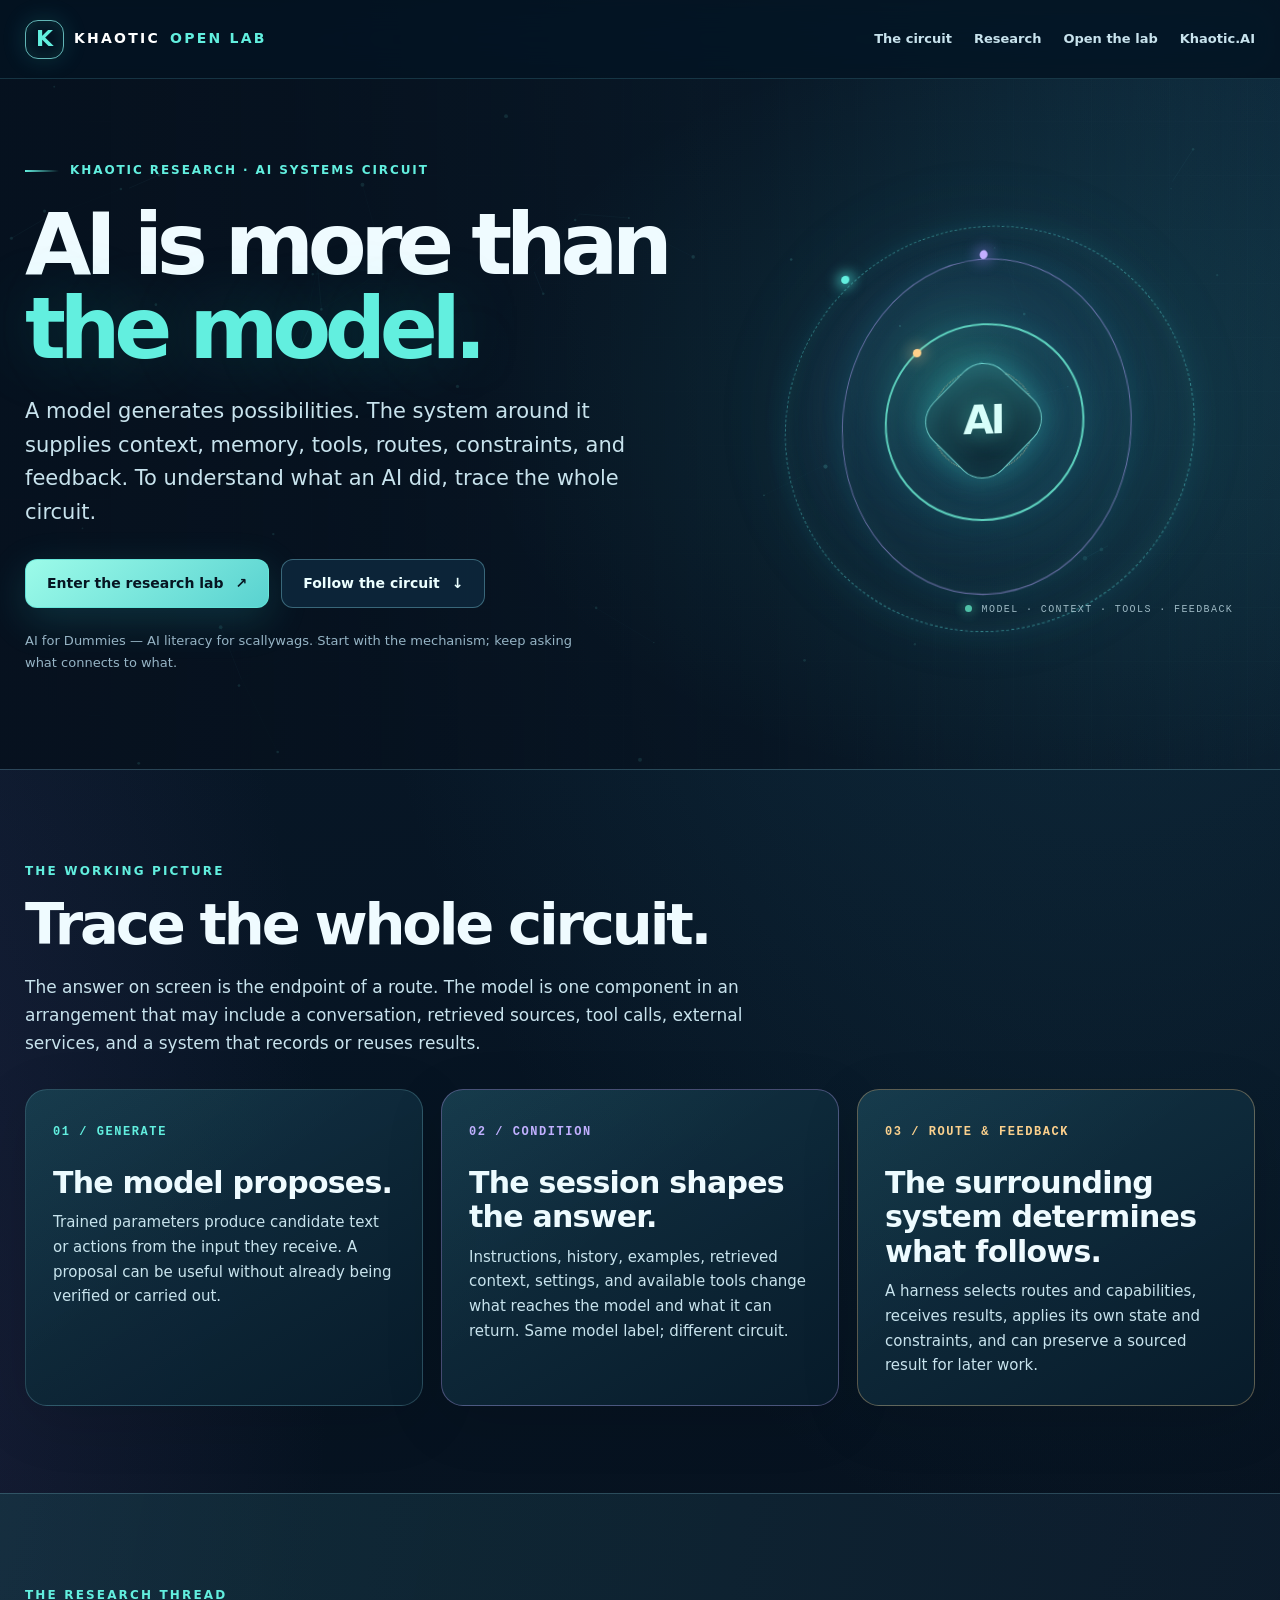
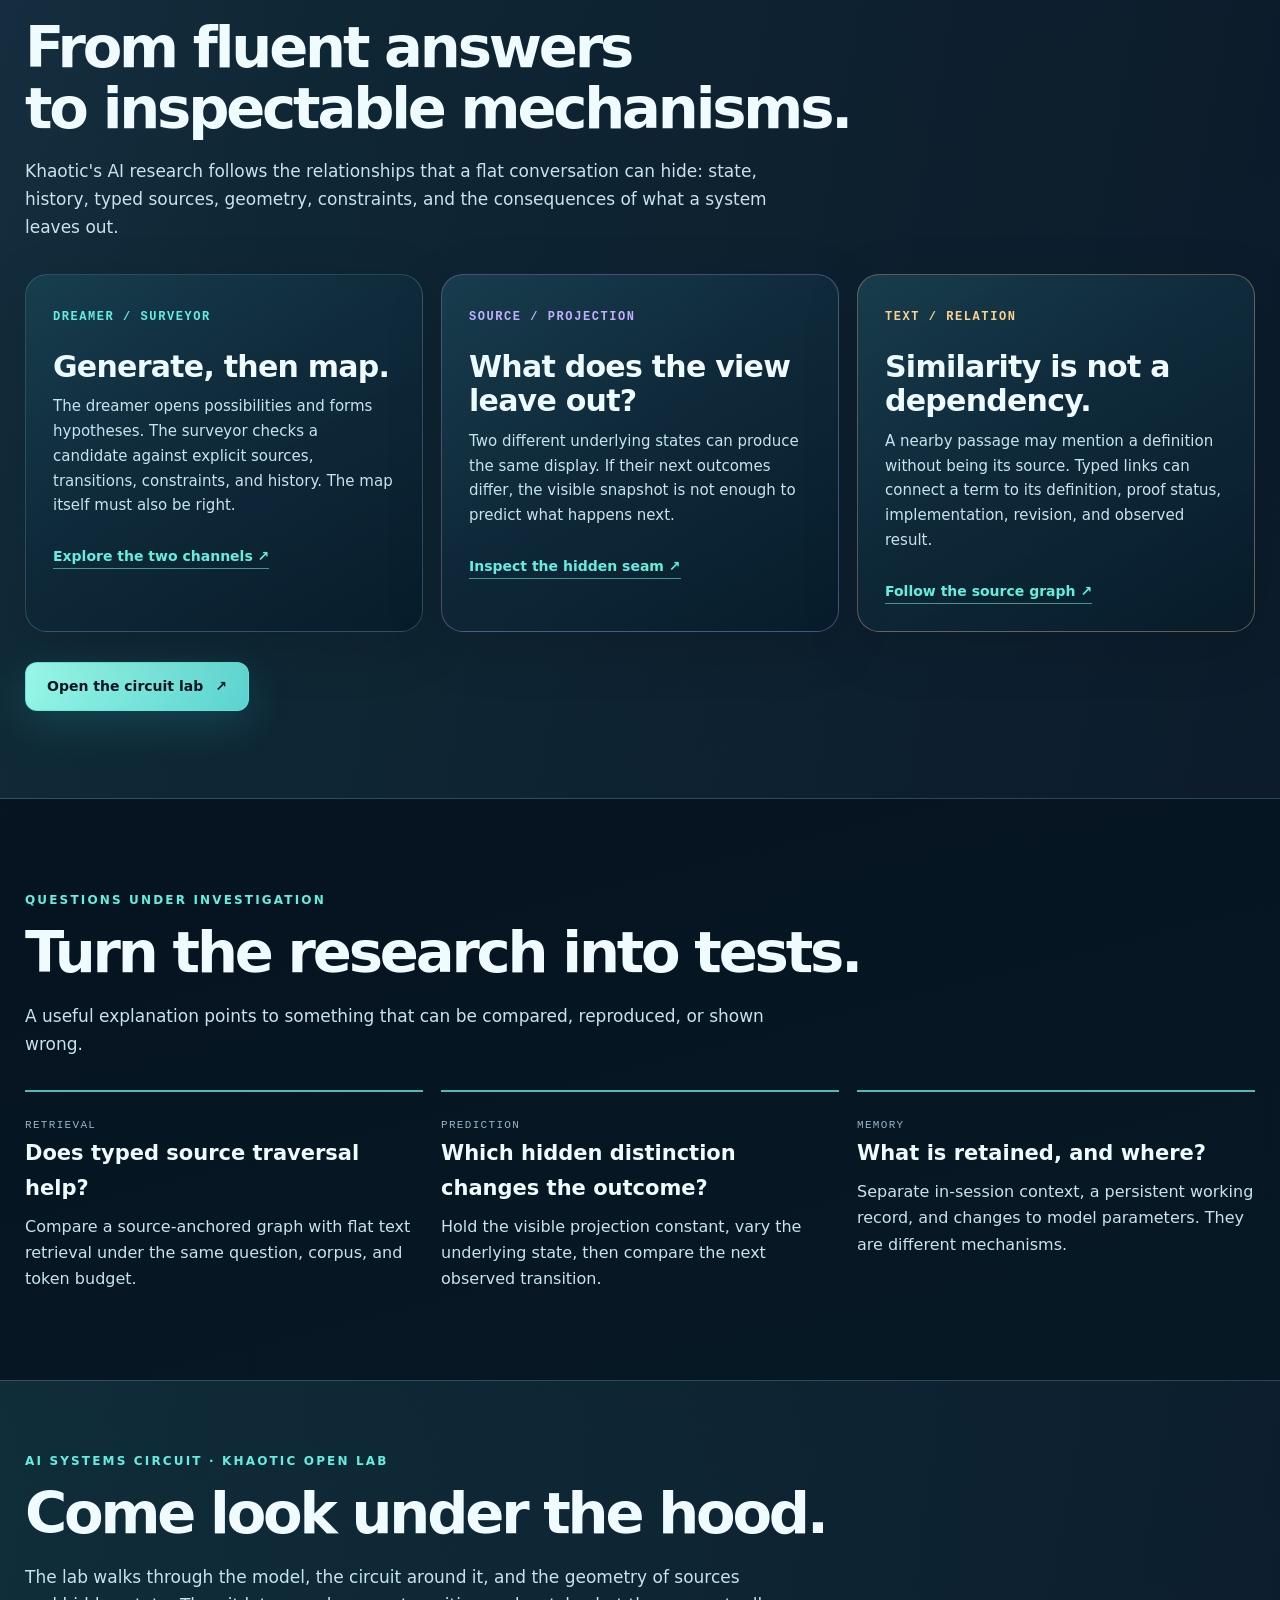
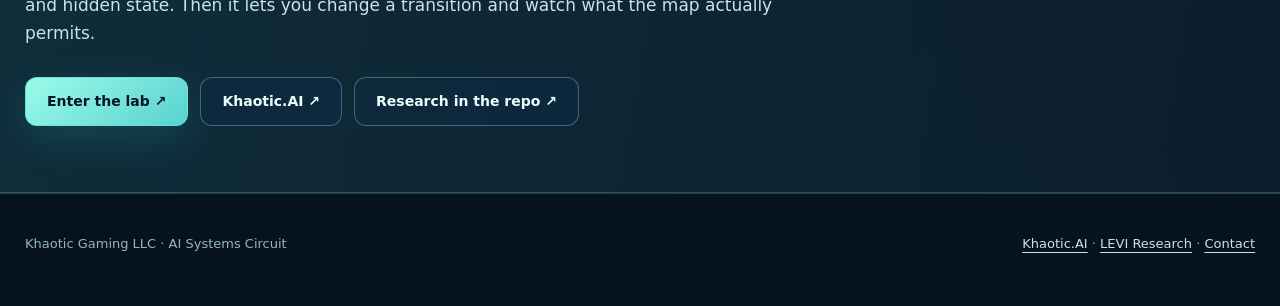
==== commit c611777b: "Rebuild AI Systems Circuit around Khaotic research" ====
--- a/docs/ai-systems-circuit/index.html
+++ b/docs/ai-systems-circuit/index.html
@@ -4,123 +4,64 @@
 <meta charset="utf-8">
 <meta name="viewport" content="width=device-width,initial-scale=1">
 <meta name="theme-color" content="#06111e">
-<meta name="description" content="AI for Dummies (Tutor) — AI Literacy Training by Khaotic. Eight free practical AI lessons, three interactive activities, an optional Learning Passport, and a thoughtful community for learning how to use AI.">
-<meta property="og:title" content="AI for Dummies (Tutor) — AI Literacy Training | Khaotic">
-<meta property="og:description" content="Real AI literacy: ask better questions, understand the tools, verify the results. Free open lessons and hands-on practice.">
+<meta name="description" content="The Khaotic AI Systems Circuit: research on models, context, memory, tools, source graphs, geometry, and the systems that connect them.">
+<meta property="og:title" content="AI Systems Circuit | Khaotic">
+<meta property="og:description" content="The model is one part of the circuit. Explore Khaotic's research on AI systems, source geometry, and the hidden mechanisms behind visible outputs.">
 <meta property="og:type" content="website">
 <meta http-equiv="Content-Security-Policy" content="default-src 'none'; script-src 'self'; style-src 'self'; img-src 'self' data:; connect-src 'none'; base-uri 'none'; form-action 'none'; object-src 'none'; frame-src 'none'">
 <link rel="stylesheet" href="../experience/portal.css">
 <script defer src="../experience/portal.js"></script>
-<title>AI for Dummies (Tutor) — AI Literacy Training | Khaotic Open Lab</title>
+<title>AI Systems Circuit | Khaotic</title>
 </head>
 <body class="portal-surface">
 <a class="p-skip" href="#main">Skip to main content</a>
-<header class="p-nav">
-<nav class="p-shell p-nav-inner" aria-label="AI literacy navigation">
+<header class="p-nav"><nav class="p-shell p-nav-inner" aria-label="AI Systems Circuit">
 <a class="p-brand" href="../organization/"><span class="p-brand-mark" aria-hidden="true">K</span>KHAOTIC <em>OPEN LAB</em></a>
-<div class="p-links">
-<a href="#how">How it works</a>
-<a href="./learn/">Free lessons</a>
-<a href="#community">Community</a>
-<a href="../organization/">Organization</a>
-<a class="p-nav-cta" href="https://khaotic.ai/login/">Account access ↗</a>
-</div>
-</nav>
-</header>
+<div class="p-links"><a href="#circuit">The circuit</a><a href="#research">Research</a><a href="./learn/">Open the lab</a><a href="../organization/">Khaotic.AI</a></div>
+</nav></header>
 <main id="main">
-<section class="p-hero" aria-labelledby="training-title">
+<section class="p-hero" aria-labelledby="title">
 <canvas data-portal-sky aria-hidden="true"></canvas>
 <div class="p-shell p-hero-grid">
 <div class="p-hero-copy">
-<span class="p-kicker">AI for Dummies (Tutor) · AI Literacy Training</span>
-<h1 id="training-title" class="p-title">Understand AI.<span class="glow">Use it better.</span></h1>
-<p class="p-intro">No equations required. No unnecessary jargon. Learn what happens behind the interface, ask stronger questions, recognize what AI doesn't know, and turn useful answers into verified work.</p>
-<div class="p-actions">
-<a class="p-button" href="./learn/">Start learning free <span aria-hidden="true">↗</span></a>
-<a class="p-button alt" href="#how">See the learning path <span aria-hidden="true">↓</span></a>
+<span class="p-kicker">Khaotic research · AI Systems Circuit</span>
+<h1 id="title" class="p-title">AI is more than<span class="glow"> the model.</span></h1>
+<p class="p-intro">A model generates possibilities. The system around it supplies context, memory, tools, routes, constraints, and feedback. To understand what an AI did, trace the whole circuit.</p>
+<div class="p-actions"><a class="p-button" href="./learn/">Enter the research lab <span aria-hidden="true">↗</span></a><a class="p-button alt" href="#circuit">Follow the circuit <span aria-hidden="true">↓</span></a></div>
+<p class="p-caption">AI for Dummies — AI literacy for scallywags. Start with the mechanism; keep asking what connects to what.</p>
 </div>
-<div class="p-ledger" aria-label="Current publicly available course features">
-<span>08 FREE LESSONS</span><span>03 HANDS-ON ACTIVITIES</span><span>01 LEARNING PASSPORT</span>
-</div>
-<p class="p-caption">It's a circuit. Not magic. Your curiosity drives the learning; the evidence checks keep it grounded.</p>
-</div>
-<div class="p-hero-art" aria-hidden="true">
-<div class="p-orbital"><div class="p-ring r1"></div><div class="p-ring r2"></div><div class="p-ring r3"></div><div class="p-ring r4"></div><div class="p-orb-core"><span>AI</span></div></div>
-<span class="p-art-label">ASK / VERIFY / ACT · EDUCATIONAL VISUAL</span>
-</div>
-</div>
-</section>
-<section id="how" class="p-section" aria-labelledby="how-title"><div class="p-shell">
-<div class="p-viewport-title">
-<span class="p-section-label">Start with what matters</span>
-<h2 id="how-title" class="p-h2">Less hype.<br>More capability.</h2>
-<p class="p-copy">AI literacy isn't memorizing buzzwords. It's learning to work with a tool while staying in control of the decisions and checking the evidence.</p>
-</div>
+<div class="p-hero-art" aria-hidden="true"><div class="p-orbital"><div class="p-ring r1"></div><div class="p-ring r2"></div><div class="p-ring r3"></div><div class="p-ring r4"></div><div class="p-orb-core"><span>AI</span></div></div><span class="p-art-label">MODEL · CONTEXT · TOOLS · FEEDBACK</span></div>
+</div></section>
+<section id="circuit" class="p-section" aria-labelledby="circuit-title"><div class="p-shell">
+<div class="p-viewport-title"><span class="p-section-label">The working picture</span><h2 id="circuit-title" class="p-h2">Trace the whole circuit.</h2><p class="p-copy">The answer on screen is the endpoint of a route. The model is one component in an arrangement that may include a conversation, retrieved sources, tool calls, external services, and a system that records or reuses results.</p></div>
 <div class="p-card-grid">
-<article class="p-panel">
-<span class="index">01 / ASK</span><h3>Give the model a job.</h3>
-<p>Learn prompting, context, task breakdown and useful constraints. A well-framed request is often more valuable than a fancy prompt trick.</p>
-<a href="./learn/#practice">Try the Prompt Builder ↗</a>
-</article>
-<article class="p-panel violet">
-<span class="index">02 / VERIFY</span><h3>Check what it says.</h3>
-<p>Separate the source from the guess. Learn to recognize missing information, false confidence and the difference between plausible and supported.</p>
-<a href="./learn/#practice">Try Evidence Detective ↗</a>
-</article>
-<article class="p-panel gold">
-<span class="index">03 / ACT</span><h3>Keep your hands on the wheel.</h3>
-<p>Understand tools, permissions, memory and the proof that a real action happened. A bot saying “done” is not the same as a verified result.</p>
-<a href="./learn/#practice">Try Authorized Action ↗</a>
-</article>
+<article class="p-panel"><span class="index">01 / GENERATE</span><h3>The model proposes.</h3><p>Trained parameters produce candidate text or actions from the input they receive. A proposal can be useful without already being verified or carried out.</p></article>
+<article class="p-panel violet"><span class="index">02 / CONDITION</span><h3>The session shapes the answer.</h3><p>Instructions, history, examples, retrieved context, settings, and available tools change what reaches the model and what it can return. Same model label; different circuit.</p></article>
+<article class="p-panel gold"><span class="index">03 / ROUTE &amp; FEEDBACK</span><h3>The surrounding system determines what follows.</h3><p>A harness selects routes and capabilities, receives results, applies its own state and constraints, and can preserve a sourced result for later work.</p></article>
 </div>
 </div></section>
-<section class="p-section p-band tight" aria-labelledby="course-title"><div class="p-shell">
-<div class="p-viewport-title">
-<span class="p-section-label">Khaotic Open Lab · public classroom</span>
-<h2 id="course-title" class="p-h2">Eight lessons.<br>One practical foundation.</h2>
-<p class="p-copy">Explore the model versus the app, better requests, context, tools, memory and privacy, verification, experiments and reliable workflows. Work at your pace.</p>
+<section id="research" class="p-section p-band" aria-labelledby="research-title"><div class="p-shell">
+<div class="p-viewport-title"><span class="p-section-label">The research thread</span><h2 id="research-title" class="p-h2">From fluent answers<br>to inspectable mechanisms.</h2><p class="p-copy">Khaotic's AI research follows the relationships that a flat conversation can hide: state, history, typed sources, geometry, constraints, and the consequences of what a system leaves out.</p></div>
+<div class="p-card-grid">
+<article class="p-panel"><span class="index">DREAMER / SURVEYOR</span><h3>Generate, then map.</h3><p>The dreamer opens possibilities and forms hypotheses. The surveyor checks a candidate against explicit sources, transitions, constraints, and history. The map itself must also be right.</p><a href="./learn/#dreamer">Explore the two channels ↗</a></article>
+<article class="p-panel violet"><span class="index">SOURCE / PROJECTION</span><h3>What does the view leave out?</h3><p>Two different underlying states can produce the same display. If their next outcomes differ, the visible snapshot is not enough to predict what happens next.</p><a href="./learn/#projection">Inspect the hidden seam ↗</a></article>
+<article class="p-panel gold"><span class="index">TEXT / RELATION</span><h3>Similarity is not a dependency.</h3><p>A nearby passage may mention a definition without being its source. Typed links can connect a term to its definition, proof status, implementation, revision, and observed result.</p><a href="./learn/#source-graph">Follow the source graph ↗</a></article>
 </div>
+<div class="p-actions"><a class="p-button" href="./learn/">Open the circuit lab <span aria-hidden="true">↗</span></a></div>
+</div></section>
+<section class="p-section" aria-labelledby="questions-title"><div class="p-shell">
+<div class="p-viewport-title"><span class="p-section-label">Questions under investigation</span><h2 id="questions-title" class="p-h2">Turn the research into tests.</h2><p class="p-copy">A useful explanation points to something that can be compared, reproduced, or shown wrong.</p></div>
 <div class="p-steps">
-<div><span class="p-micro">LEARN</span><strong>Plain-language lessons</strong><p>Everyday explanations and small exercises you can understand without programming or advanced mathematics.</p></div>
-<div><span class="p-micro">PRACTICE</span><strong>Three live local activities</strong><p>Build a better prompt, test a claim against its source and identify what an authorized action requires.</p></div>
-<div><span class="p-micro">CARRY FORWARD</span><strong>Optional Learning Passport</strong><p>Self-assessed progress stays in your browser unless you choose to save it or export it. It is not an account or an access credential.</p></div>
-</div>
-<div class="p-actions"><a href="./learn/" class="p-button">Enter the classroom <span aria-hidden="true">↗</span></a></div>
-</div></section>
-<section id="community" class="p-section" aria-labelledby="community-title"><div class="p-shell">
-<div class="p-viewport-title">
-<span class="p-section-label">A reciprocal community · proposed levels</span>
-<h2 id="community-title" class="p-h2">Learn more. Participate more.<br>Grow together.</h2>
-<p class="p-copy">Everyone can learn the basics. As the community grows, meaningful participation and approved contributions can open opportunities for deeper practical learning. Those higher levels are a plan, not a live automatic rewards system.</p>
-</div>
-<ol class="p-pill-grid">
-<li><span class="num">LEVEL 00</span><strong>Explorer</strong><small>Free lessons and exercises. Open now; no account needed.</small></li>
-<li><span class="num">LEVEL 01</span><strong>Follower</strong><small>Public practice paths and updates. Optional participation.</small></li>
-<li><span class="num">LEVEL 02</span><strong>Member</strong><small>Planned approved classroom experiences and progress tools.</small></li>
-<li><span class="num">LEVEL 03</span><strong>Contributor</strong><small>Planned advanced AI labs and reviewed collaboration.</small></li>
-<li><span class="num">LEVEL 04</span><strong>Research Partner</strong><small>Separate invitation and project-specific authorization.</small></li>
-</ol>
-<p class="p-disclaimer"><strong>Proposed community levels—not yet active.</strong> Views, follows and external account connections do not automatically unlock access. Khaotic's proprietary Recursive Physics and LEVI implementations are not distributed through this classroom.</p>
-</div></section>
-<section class="p-section p-band" aria-labelledby="gateways-title"><div class="p-shell">
-<div class="p-viewport-title">
-<span class="p-section-label">Follow the public journey</span>
-<h2 id="gateways-title" class="p-h2">Two GitHub gateways.<br>One Khaotic community.</h2>
-<p class="p-copy">Explore the founder's published work, visit Khaotic's organization, or use the existing Khaotic.AI login. Following, signing in and approved collaboration are separate.</p>
-</div>
-<div class="p-card-grid">
-<article class="p-panel"><span class="index">FOUNDER / PUBLIC</span><h3>Mr Khaotic</h3><p>Research notes, public projects and the founder's open work.</p><a href="https://github.com/K-haotic">Founder profile ↗</a></article>
-<article class="p-panel violet"><span class="index">ORGANIZATION / PUBLIC</span><h3>Khaotic-ai</h3><p>The public organization profile and official paths into the wider Khaotic ecosystem.</p><a href="https://github.com/Khaotic-ai">Organization profile ↗</a></article>
-<article class="p-panel gold"><span class="index">EXISTING WEBSITE LOGIN</span><h3>Khaotic identity</h3><p>Use the established site login. GitHub-based sign-in is being configured and is not yet available.</p><a href="https://khaotic.ai/login/">Account access ↗</a></article>
+<div><span class="p-micro">RETRIEVAL</span><strong>Does typed source traversal help?</strong><p>Compare a source-anchored graph with flat text retrieval under the same question, corpus, and token budget.</p></div>
+<div><span class="p-micro">PREDICTION</span><strong>Which hidden distinction changes the outcome?</strong><p>Hold the visible projection constant, vary the underlying state, then compare the next observed transition.</p></div>
+<div><span class="p-micro">MEMORY</span><strong>What is retained, and where?</strong><p>Separate in-session context, a persistent working record, and changes to model parameters. They are different mechanisms.</p></div>
 </div>
 </div></section>
-<section class="p-section tight" aria-labelledby="next-title"><div class="p-shell">
-<h2 id="next-title" class="p-h2">The next experiment is yours.</h2>
-<p class="p-copy">Start with one useful question, one clear instruction and one check against the evidence. Go from curious to capable.</p>
-<div class="p-actions"><a href="./learn/" class="p-button">Try a lesson now ↗</a><a href="../organization/" class="p-button alt">Explore Khaotic.AI ↗</a></div>
-<p class="p-caption">Independent Khaotic educational project. Not affiliated with the publisher of the “For Dummies” book series. This course provides general AI literacy, not professional advice.</p>
+<section class="p-section p-band tight" aria-labelledby="enter-title"><div class="p-shell">
+<span class="p-section-label">AI Systems Circuit · Khaotic Open Lab</span><h2 id="enter-title" class="p-h2">Come look under the hood.</h2><p class="p-copy">The lab walks through the model, the circuit around it, and the geometry of sources and hidden state. Then it lets you change a transition and watch what the map actually permits.</p>
+<div class="p-actions"><a href="./learn/" class="p-button">Enter the lab ↗</a><a href="../organization/" class="p-button alt">Khaotic.AI ↗</a><a href="https://github.com/K-haotic/K-haotic/tree/main/field-notes" class="p-button alt">Research in the repo ↗</a></div>
 </div></section>
 </main>
-<footer class="p-footer"><div class="p-shell p-footline"><span>Khaotic Gaming LLC · AI Systems Circuit · AI for Dummies (Tutor) — AI Literacy Training</span><span><a href="../organization/">Khaotic.AI</a> · <a href="../">LEVI Open Lab</a> · <a href="https://khaotic.ai/privacy">Privacy</a> · <a href="mailto:admin@khaotic.ai?subject=AI%20Literacy%20Training">Contact</a></span></div></footer>
+<footer class="p-footer"><div class="p-shell p-footline"><span>Khaotic Gaming LLC · AI Systems Circuit</span><span><a href="../organization/">Khaotic.AI</a> · <a href="../">LEVI Research</a> · <a href="mailto:admin@khaotic.ai?subject=AI%20Systems%20Circuit">Contact</a></span></div></footer>
 </body>
 </html>
--- a/docs/experience/portal.css
+++ b/docs/experience/portal.css
@@ -63,7 +63,7 @@
 .p-orb-core span{transform:rotate(-45deg);font-size:40px;font-weight:900;color:#d7fffa;letter-spacing:-.08em;text-shadow:0 0 24px rgba(103,255,225,.5)}
 .p-art-label{position:absolute;bottom:9%;right:4%;color:var(--soft);font-family:ui-monospace,SFMono-Regular,Consolas,monospace;letter-spacing:.14em;font-size:10px;opacity:.77}
 .p-art-label:before{content:"";display:inline-block;width:7px;height:7px;border-radius:50%;background:#63efc9;margin-right:10px;box-shadow:0 0 12px #63efc9}
-#portal-sky{position:absolute;inset:0;width:100%;height:100%;z-index:-1;pointer-events:none;opacity:.72}
+[data-portal-sky]{position:absolute;inset:0;width:100%;height:100%;z-index:-1;pointer-events:none;opacity:.72}
 .p-ledger{display:flex;flex-wrap:wrap;gap:10px;margin-top:25px}
 .p-ledger span{display:inline-flex;gap:7px;padding:7px 11px;font-size:11px;border-radius:7px;border:1px solid rgba(128,215,225,.17);background:rgba(11,38,54,.56);color:var(--soft);letter-spacing:.05em}
 .p-section{padding:87px 0}
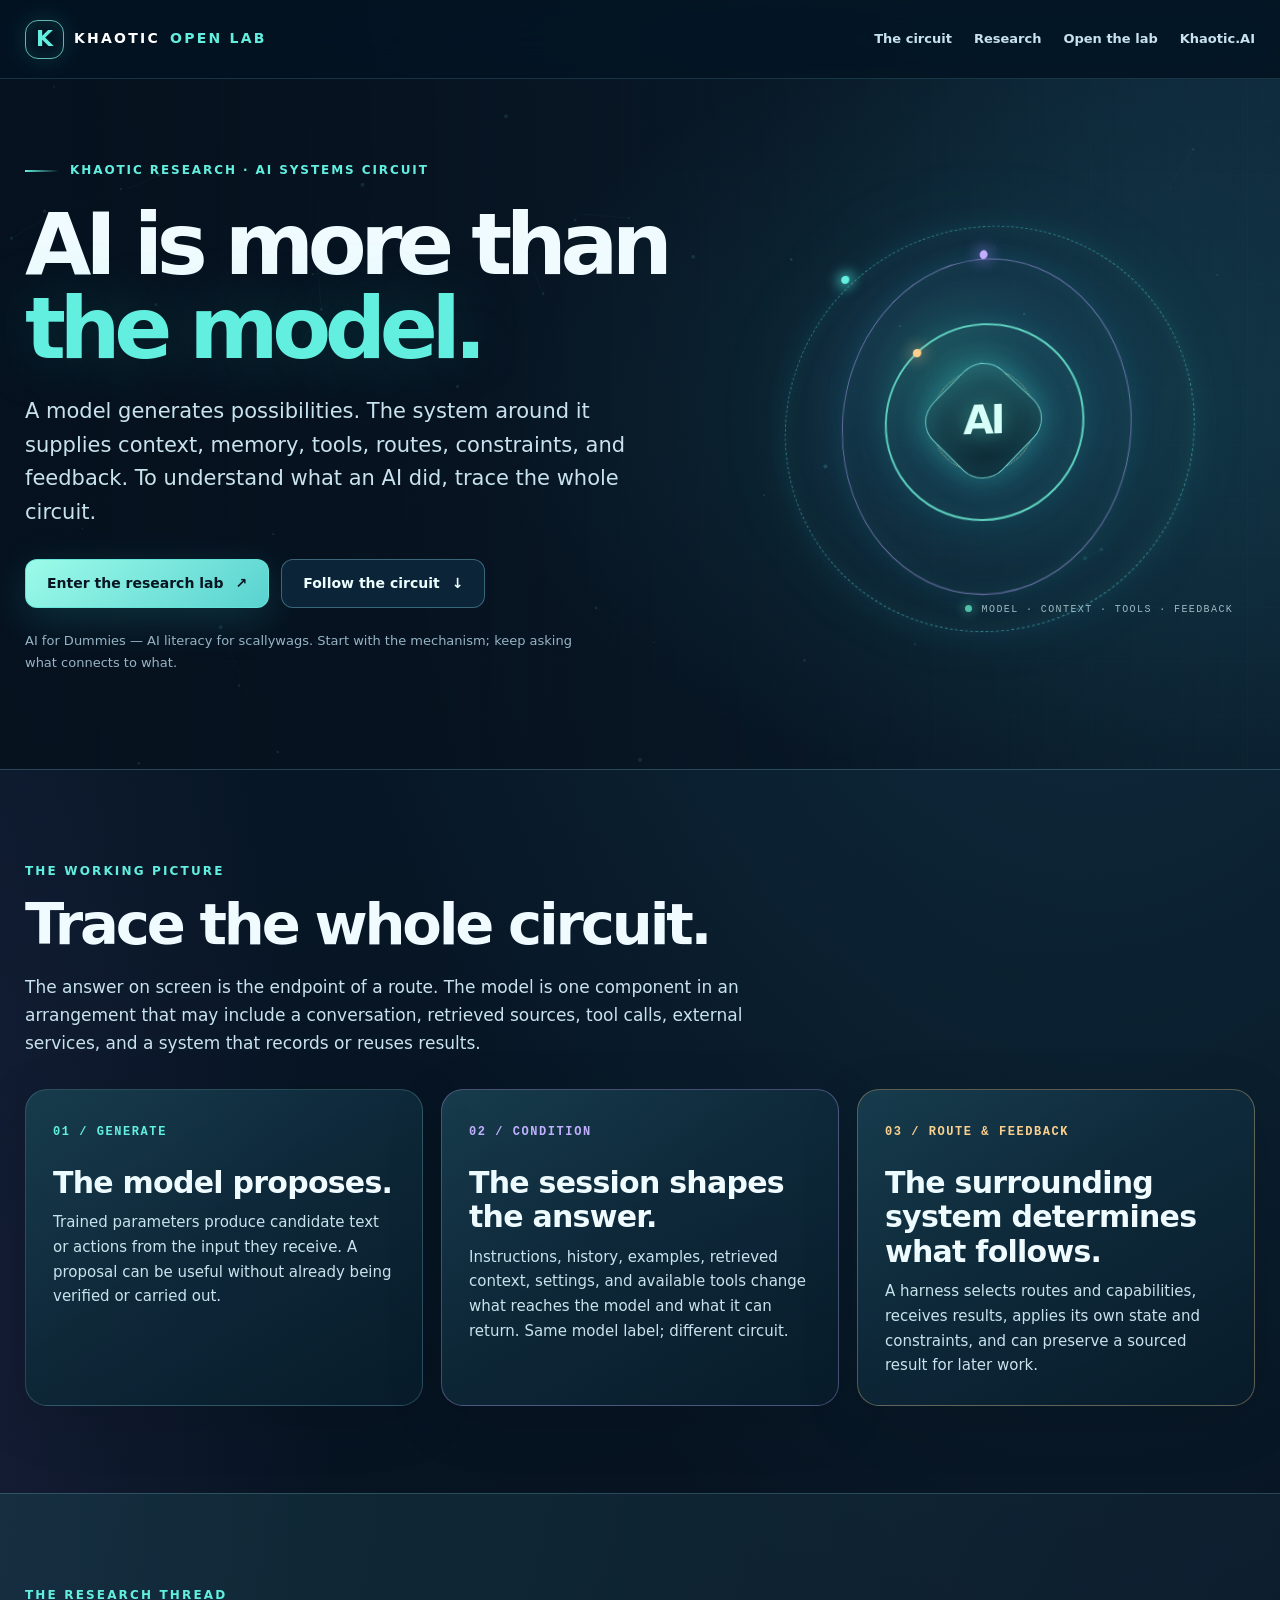
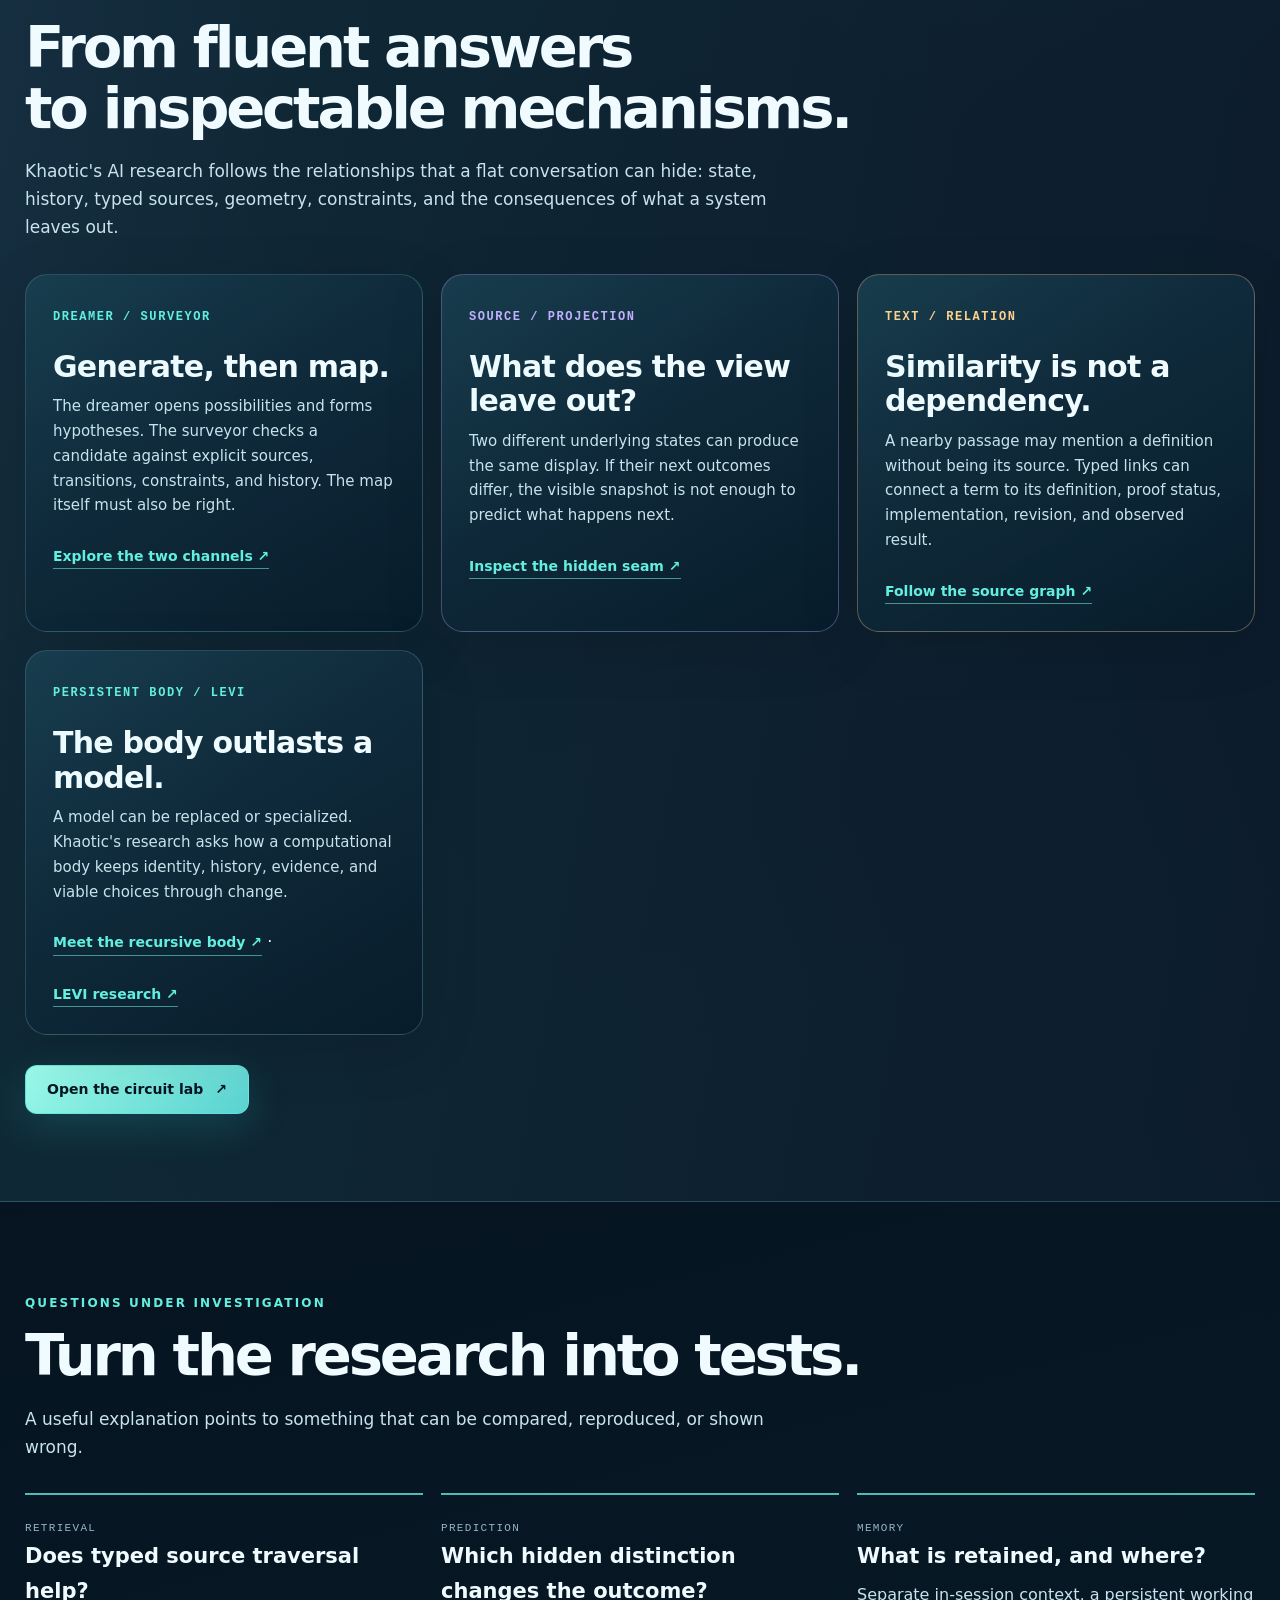
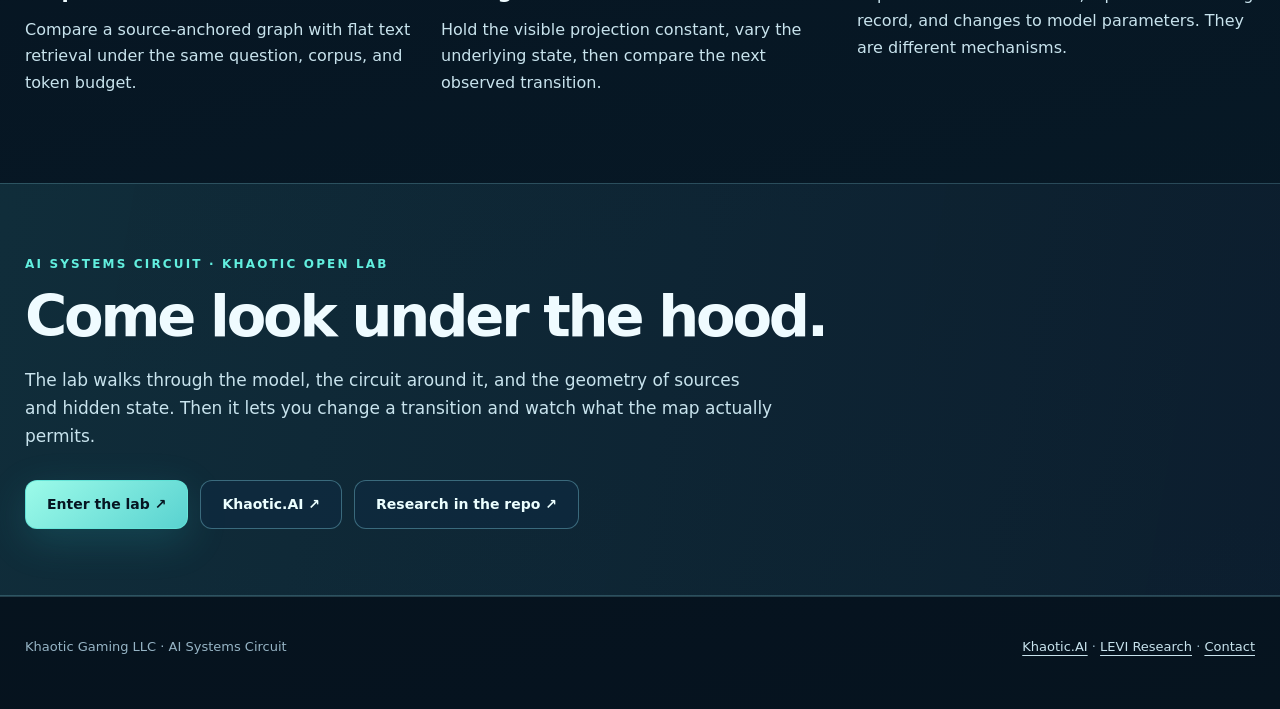
==== commit 28aa84d9: "Connect the circuit to persistent-body research" ====
--- a/docs/ai-systems-circuit/index.html
+++ b/docs/ai-systems-circuit/index.html
@@ -46,6 +46,7 @@
 <article class="p-panel"><span class="index">DREAMER / SURVEYOR</span><h3>Generate, then map.</h3><p>The dreamer opens possibilities and forms hypotheses. The surveyor checks a candidate against explicit sources, transitions, constraints, and history. The map itself must also be right.</p><a href="./learn/#dreamer">Explore the two channels ↗</a></article>
 <article class="p-panel violet"><span class="index">SOURCE / PROJECTION</span><h3>What does the view leave out?</h3><p>Two different underlying states can produce the same display. If their next outcomes differ, the visible snapshot is not enough to predict what happens next.</p><a href="./learn/#projection">Inspect the hidden seam ↗</a></article>
 <article class="p-panel gold"><span class="index">TEXT / RELATION</span><h3>Similarity is not a dependency.</h3><p>A nearby passage may mention a definition without being its source. Typed links can connect a term to its definition, proof status, implementation, revision, and observed result.</p><a href="./learn/#source-graph">Follow the source graph ↗</a></article>
+<article class="p-panel"><span class="index">PERSISTENT BODY / LEVI</span><h3>The body outlasts a model.</h3><p>A model can be replaced or specialized. Khaotic's research asks how a computational body keeps identity, history, evidence, and viable choices through change.</p><a href="./learn/#recursive-body">Meet the recursive body ↗</a> · <a href="https://github.com/K-haotic/K-haotic/blob/main/field-notes/LEVI.md">LEVI research ↗</a></article>
 </div>
 <div class="p-actions"><a class="p-button" href="./learn/">Open the circuit lab <span aria-hidden="true">↗</span></a></div>
 </div></section>
